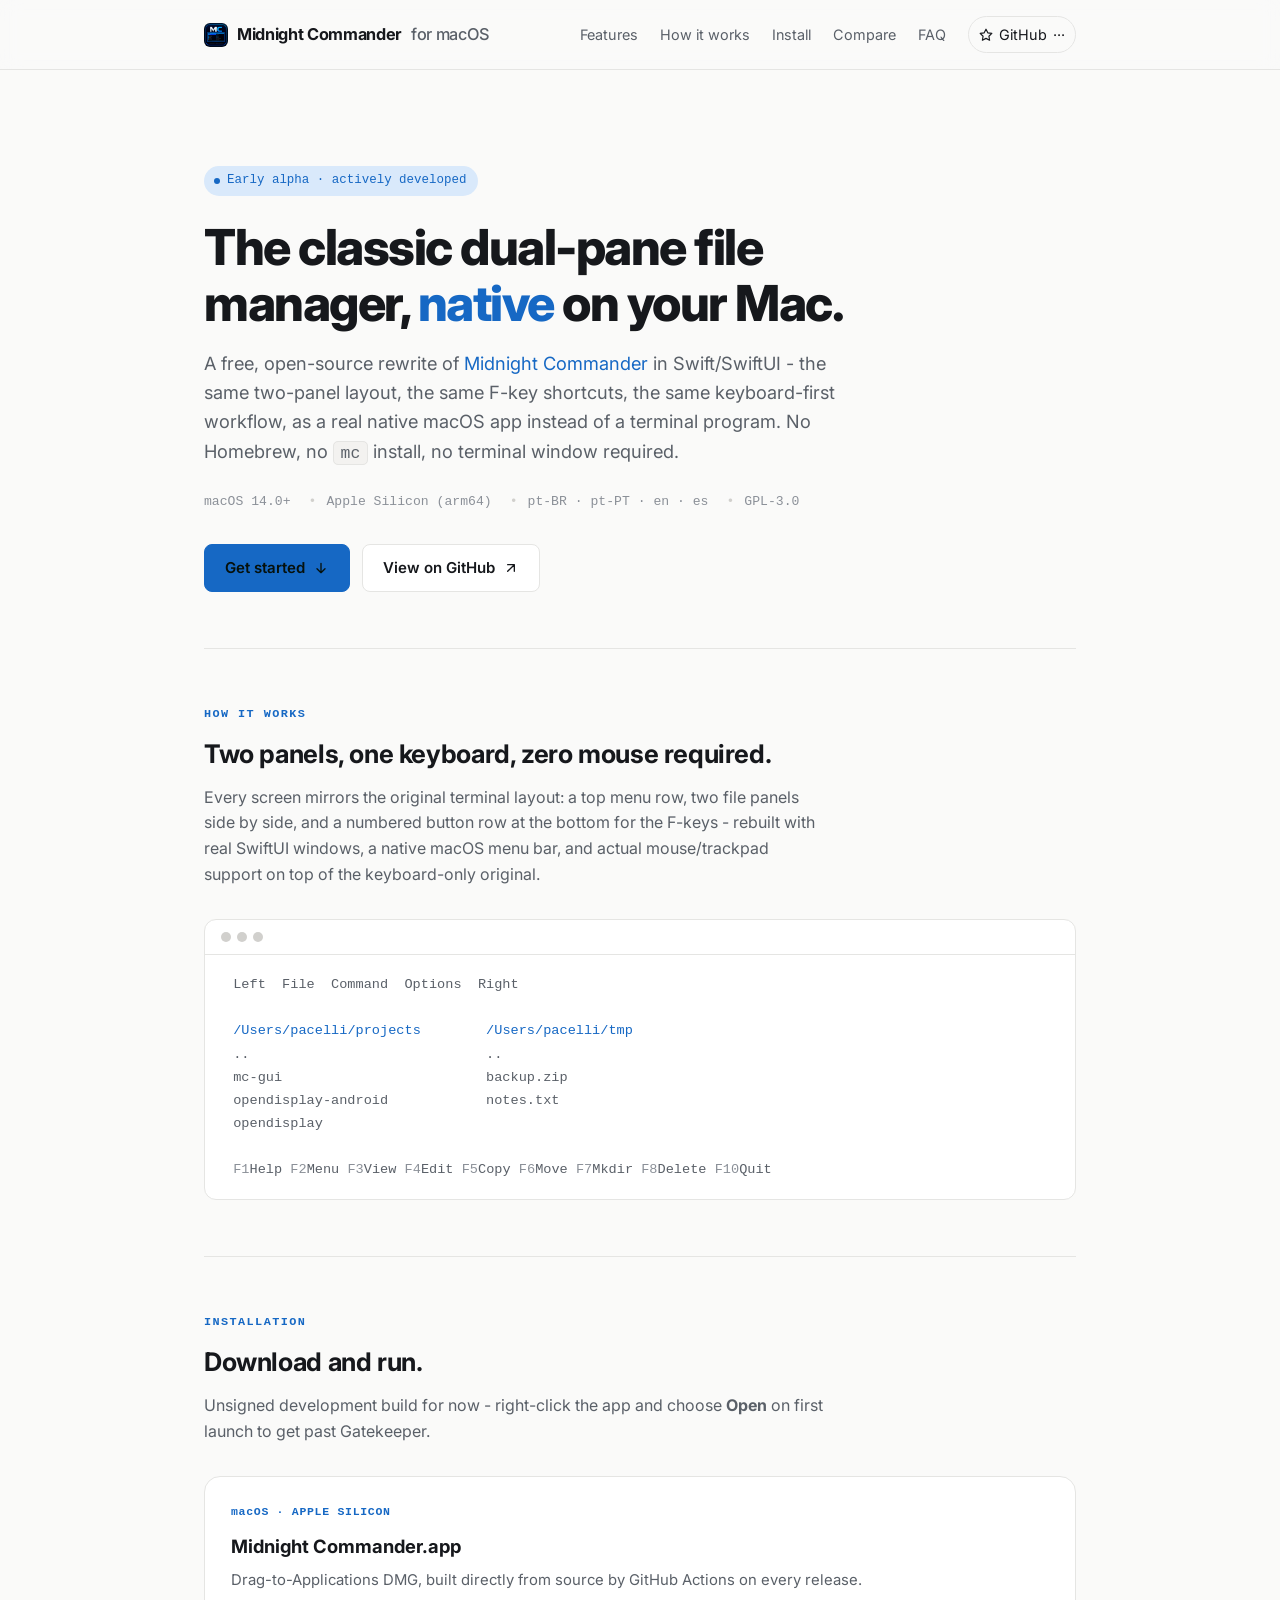
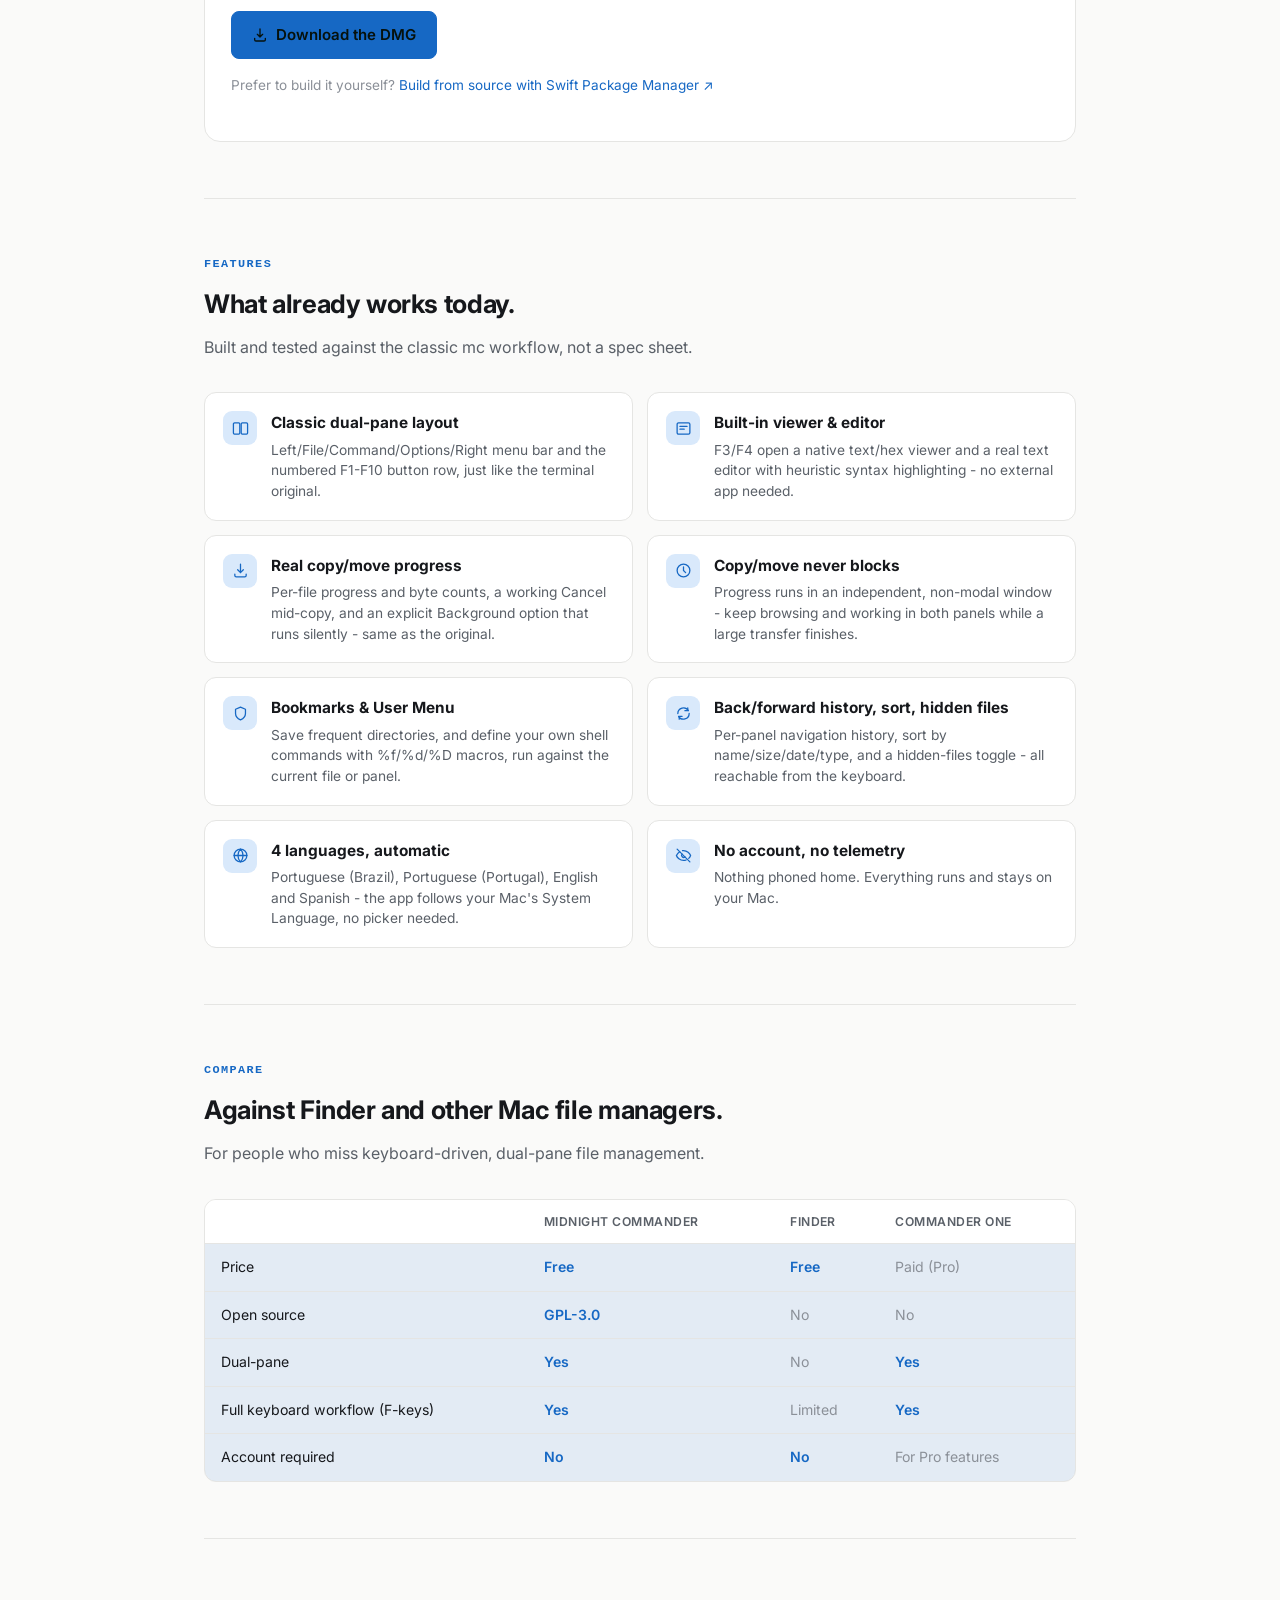
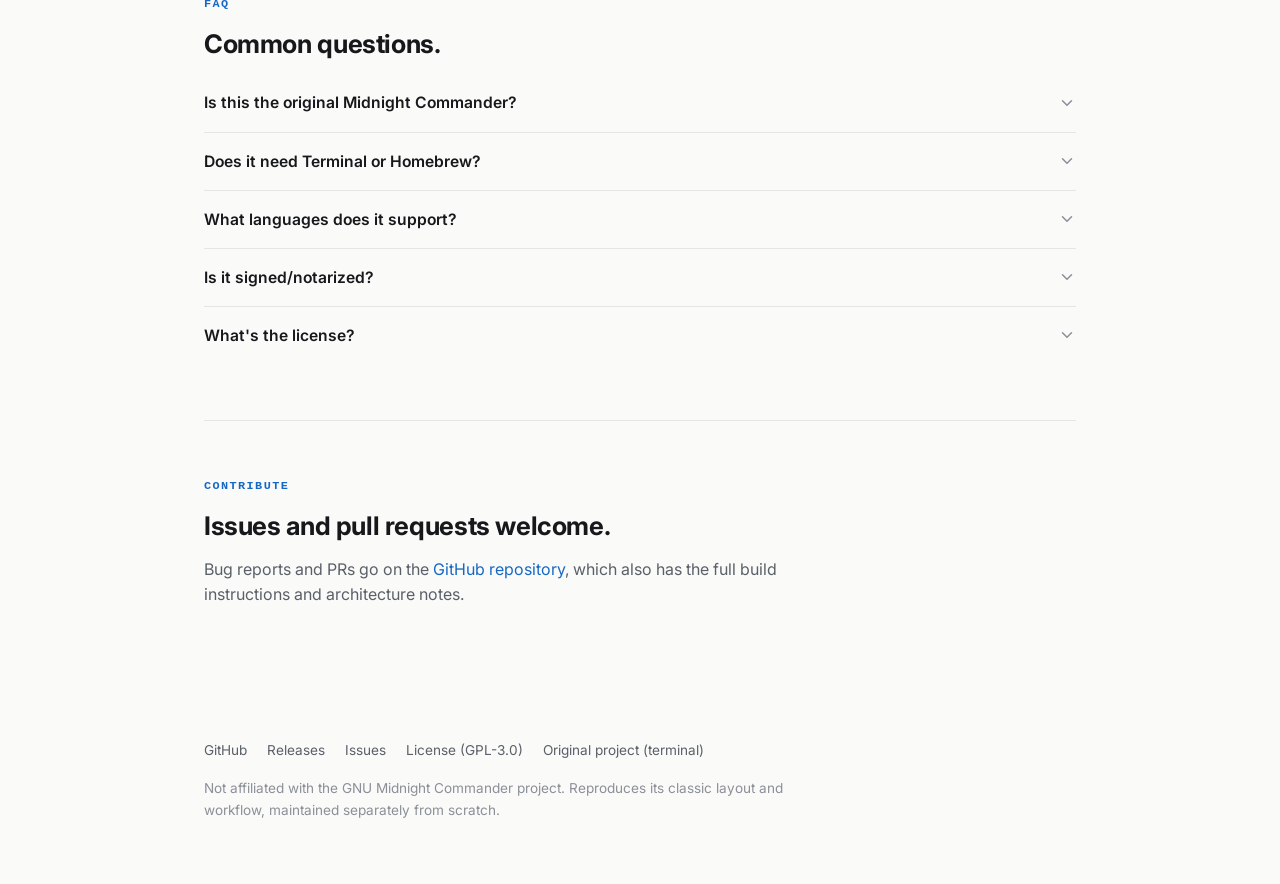
==== docs/index.html @ 3b20eaf5 "docs: add landing page (mc.jpmo.dev.br), README, and GPL-3.0 LICENSE Landing page modeled after open" ====
<!doctype html>
<html lang="en">
<head>
<meta charset="utf-8">
<meta name="viewport" content="width=device-width, initial-scale=1">
<title>Midnight Commander for macOS — native dual-pane file manager</title>
<meta name="description" content="A free, open-source, native macOS rewrite of Midnight Commander in Swift/SwiftUI. Classic dual-pane, keyboard-driven file management with F-key shortcuts, a built-in viewer/editor, and 4 languages — no Terminal required.">
<meta name="keywords" content="Midnight Commander macOS, mc for Mac, dual pane file manager Mac, keyboard file manager macOS, Norton Commander clone Mac, open source file manager Mac, mc-gui">
<link rel="canonical" href="https://mc.jpmo.dev.br/">

<link rel="icon" type="image/png" sizes="32x32" href="favicon-32.png">
<link rel="apple-touch-icon" sizes="180x180" href="apple-touch-icon.png">

<meta property="og:type" content="website">
<meta property="og:url" content="https://mc.jpmo.dev.br/">
<meta property="og:site_name" content="Midnight Commander for macOS">
<meta property="og:title" content="Midnight Commander for macOS — native dual-pane file manager">
<meta property="og:description" content="A free, open-source, native macOS rewrite of Midnight Commander in Swift/SwiftUI. Classic dual-pane, keyboard-driven file management with F-key shortcuts, a built-in viewer/editor, and 4 languages.">
<meta property="og:image" content="https://mc.jpmo.dev.br/apple-touch-icon.png">

<meta name="twitter:card" content="summary">
<meta name="twitter:title" content="Midnight Commander for macOS">
<meta name="twitter:description" content="A free, open-source, native macOS rewrite of Midnight Commander in Swift/SwiftUI — classic dual-pane, keyboard-driven file management.">
<meta name="twitter:image" content="https://mc.jpmo.dev.br/apple-touch-icon.png">

<script type="application/ld+json">
{
  "@context": "https://schema.org",
  "@type": "SoftwareApplication",
  "name": "Midnight Commander for macOS",
  "operatingSystem": "macOS 14.0+",
  "applicationCategory": "UtilitiesApplication",
  "description": "Open-source native macOS rewrite of Midnight Commander in Swift/SwiftUI: classic dual-pane, keyboard-driven file management with F-key shortcuts, a built-in viewer/editor, and support for Portuguese (Brazil), Portuguese (Portugal), English and Spanish.",
  "url": "https://mc.jpmo.dev.br/",
  "downloadUrl": "https://github.com/josepacelli/mc-gui/releases/latest",
  "license": "https://github.com/josepacelli/mc-gui/blob/main/LICENSE",
  "offers": {
    "@type": "Offer",
    "price": "0",
    "priceCurrency": "USD"
  },
  "author": {
    "@type": "Person",
    "name": "Jose Pacelli",
    "url": "https://github.com/josepacelli"
  }
}
</script>
<script type="application/ld+json">
{
  "@context": "https://schema.org",
  "@type": "FAQPage",
  "mainEntity": [
    {
      "@type": "Question",
      "name": "Is this the original Midnight Commander?",
      "acceptedAnswer": {
        "@type": "Answer",
        "text": "No. The original GNU Midnight Commander is a terminal (ncurses) application. This is an independent, from-scratch rewrite in Swift/SwiftUI that reproduces its classic dual-pane layout, F-key shortcuts and keyboard-driven workflow as a native macOS app - no terminal or Homebrew/mc install required."
      }
    },
    {
      "@type": "Question",
      "name": "Does it need Terminal or Homebrew?",
      "acceptedAnswer": {
        "@type": "Answer",
        "text": "No. It's a regular native macOS .app with real windows, a native menu bar, and Dock/Finder integration - it just happens to be entirely keyboard-driven, like the original."
      }
    },
    {
      "@type": "Question",
      "name": "What languages does it support?",
      "acceptedAnswer": {
        "@type": "Answer",
        "text": "Portuguese (Brazil), Portuguese (Portugal), English and Spanish, matching whatever language macOS itself is set to - no in-app language picker needed."
      }
    },
    {
      "@type": "Question",
      "name": "Is it signed/notarized?",
      "acceptedAnswer": {
        "@type": "Answer",
        "text": "Not yet - it's an unsigned development build. On first launch, right-click the app and choose Open (instead of double-clicking) to get past Gatekeeper's warning."
      }
    },
    {
      "@type": "Question",
      "name": "What's the license?",
      "acceptedAnswer": {
        "@type": "Answer",
        "text": "GPL-3.0. Open source, free to use including commercially; distributed modified versions must remain open source under the same license."
      }
    }
  ]
}
</script>

<link rel="stylesheet" href="styles.css">
</head>
<body>

<header class="site">
  <div class="wrap">
    <div class="brand">
      <img class="brand-mark" src="apple-touch-icon.png" alt="">
      Midnight Commander <span class="brand-sub">for macOS</span>
    </div>
    <nav>
      <a href="#features">Features</a>
      <a href="#how-it-works">How it works</a>
      <a href="#install">Install</a>
      <a href="#compare">Compare</a>
      <a href="#faq">FAQ</a>
      <a class="gh-stars" href="https://github.com/josepacelli/mc-gui" id="gh-stars">
        <svg viewBox="0 0 24 24" stroke-width="2" stroke-linecap="round" stroke-linejoin="round" aria-hidden="true">
          <polygon points="12 2 15.09 8.26 22 9.27 17 14.14 18.18 21.02 12 17.77 5.82 21.02 7 14.14 2 9.27 8.91 8.26 12 2"></polygon>
        </svg>
        GitHub <span id="gh-stars-count">···</span>
      </a>
    </nav>
  </div>
</header>

<div class="wrap">

  <section class="hero">
    <span class="status-badge"><span class="dot"></span>Early alpha · actively developed</span>
    <h1>The classic dual-pane file manager, <em>native</em> on your Mac.</h1>
    <p class="lead">
      A free, open-source rewrite of <a href="https://midnight-commander.org/">Midnight Commander</a>
      in Swift/SwiftUI - the same two-panel layout, the same F-key shortcuts, the same
      keyboard-first workflow, as a real native macOS app instead of a terminal program.
      No Homebrew, no <code>mc</code> install, no terminal window required.
    </p>
    <div class="specs">
      <span>macOS 14.0+</span>
      <span>Apple Silicon (arm64)</span>
      <span>pt-BR · pt-PT · en · es</span>
      <span>GPL-3.0</span>
    </div>
    <div class="cta-row">
      <a class="btn primary" href="#install">
        Get started
        <svg viewBox="0 0 24 24" fill="none" stroke="currentColor" stroke-width="2" stroke-linecap="round" stroke-linejoin="round" aria-hidden="true"><path d="M12 5v14m0 0l-6-6m6 6l6-6"></path></svg>
      </a>
      <a class="btn ghost" href="https://github.com/josepacelli/mc-gui">
        View on GitHub
        <svg viewBox="0 0 24 24" fill="none" stroke="currentColor" stroke-width="2" stroke-linecap="round" stroke-linejoin="round" aria-hidden="true"><path d="M7 17L17 7M7 7h10v10"></path></svg>
      </a>
    </div>
  </section>

  <section id="how-it-works">
    <p class="eyebrow">How it works</p>
    <h2>Two panels, one keyboard, zero mouse required.</h2>
    <p class="section-sub">
      Every screen mirrors the original terminal layout: a top menu row, two file panels
      side by side, and a numbered button row at the bottom for the F-keys - rebuilt with
      real SwiftUI windows, a native macOS menu bar, and actual mouse/trackpad support on
      top of the keyboard-only original.
    </p>
    <div class="diagram">
      <div class="diagram-bar"><span></span><span></span><span></span></div>
      <pre> Left  File  Command  Options  Right

 <span class="hl">/Users/pacelli/projects</span>        <span class="hl">/Users/pacelli/tmp</span>
 ..                             ..
 mc-gui                         backup.zip
 opendisplay-android            notes.txt
 opendisplay

 <span class="dim">F1</span>Help <span class="dim">F2</span>Menu <span class="dim">F3</span>View <span class="dim">F4</span>Edit <span class="dim">F5</span>Copy <span class="dim">F6</span>Move <span class="dim">F7</span>Mkdir <span class="dim">F8</span>Delete <span class="dim">F10</span>Quit</pre>
    </div>
  </section>

  <section id="install">
    <p class="eyebrow">Installation</p>
    <h2>Download and run.</h2>
    <p class="section-sub">Unsigned development build for now - right-click the app and choose <strong>Open</strong> on first launch to get past Gatekeeper.</p>
    <div class="steps">
      <div class="step">
        <span class="tag">macOS · APPLE SILICON</span>
        <h3>Midnight Commander.app</h3>
        <p>Drag-to-Applications DMG, built directly from source by GitHub Actions on every release.</p>
        <a class="btn primary" href="https://github.com/josepacelli/mc-gui/releases/latest">
          <svg viewBox="0 0 24 24" fill="none" stroke="currentColor" stroke-width="2" stroke-linecap="round" stroke-linejoin="round" aria-hidden="true"><path d="M12 3v12m0 0l-4-4m4 4l4-4M4 17v2a2 2 0 002 2h12a2 2 0 002-2v-2"></path></svg>
          Download the DMG
        </a>
        <p class="step-note">Prefer to build it yourself? <a href="https://github.com/josepacelli/mc-gui#build">Build from source with Swift Package Manager ↗</a></p>
      </div>
    </div>
  </section>

  <section id="features">
    <p class="eyebrow">Features</p>
    <h2>What already works today.</h2>
    <p class="section-sub">Built and tested against the classic mc workflow, not a spec sheet.</p>
    <div class="features">
      <div class="feature">
        <div class="icon"><svg viewBox="0 0 24 24" fill="none" stroke="currentColor" stroke-width="1.8" stroke-linecap="round" stroke-linejoin="round"><rect x="2" y="4" width="9" height="16" rx="1.5"></rect><rect x="13" y="4" width="9" height="16" rx="1.5"></rect></svg></div>
        <div><h4>Classic dual-pane layout</h4><p>Left/File/Command/Options/Right menu bar and the numbered F1-F10 button row, just like the terminal original.</p></div>
      </div>
      <div class="feature">
        <div class="icon"><svg viewBox="0 0 24 24" fill="none" stroke="currentColor" stroke-width="1.8" stroke-linecap="round" stroke-linejoin="round"><rect x="3" y="4" width="18" height="16" rx="2"></rect><path d="M7 9h10M7 13h6"></path></svg></div>
        <div><h4>Built-in viewer &amp; editor</h4><p>F3/F4 open a native text/hex viewer and a real text editor with heuristic syntax highlighting - no external app needed.</p></div>
      </div>
      <div class="feature">
        <div class="icon"><svg viewBox="0 0 24 24" fill="none" stroke="currentColor" stroke-width="1.8" stroke-linecap="round" stroke-linejoin="round"><path d="M12 3v12m0 0l-4-4m4 4l4-4"></path><path d="M4 17v2a2 2 0 002 2h12a2 2 0 002-2v-2"></path></svg></div>
        <div><h4>Real copy/move progress</h4><p>Per-file progress and byte counts, a working Cancel mid-copy, and an explicit Background option that runs silently - same as the original.</p></div>
      </div>
      <div class="feature">
        <div class="icon"><svg viewBox="0 0 24 24" fill="none" stroke="currentColor" stroke-width="1.8" stroke-linecap="round" stroke-linejoin="round"><circle cx="12" cy="12" r="9"></circle><path d="M12 7v5l3 3"></path></svg></div>
        <div><h4>Copy/move never blocks</h4><p>Progress runs in an independent, non-modal window - keep browsing and working in both panels while a large transfer finishes.</p></div>
      </div>
      <div class="feature">
        <div class="icon"><svg viewBox="0 0 24 24" fill="none" stroke="currentColor" stroke-width="1.8" stroke-linecap="round" stroke-linejoin="round"><path d="M12 3l7 3v6c0 5-3.5 7.5-7 9-3.5-1.5-7-4-7-9V6l7-3z"></path></svg></div>
        <div><h4>Bookmarks &amp; User Menu</h4><p>Save frequent directories, and define your own shell commands with %f/%d/%D macros, run against the current file or panel.</p></div>
      </div>
      <div class="feature">
        <div class="icon"><svg viewBox="0 0 24 24" fill="none" stroke="currentColor" stroke-width="1.8" stroke-linecap="round" stroke-linejoin="round"><path d="M4 12a8 8 0 0114.9-4"></path><path d="M20 12a8 8 0 01-14.9 4"></path><path d="M18 4v4h-4M6 20v-4h4"></path></svg></div>
        <div><h4>Back/forward history, sort, hidden files</h4><p>Per-panel navigation history, sort by name/size/date/type, and a hidden-files toggle - all reachable from the keyboard.</p></div>
      </div>
      <div class="feature">
        <div class="icon"><svg viewBox="0 0 24 24" fill="none" stroke="currentColor" stroke-width="1.8" stroke-linecap="round" stroke-linejoin="round"><circle cx="12" cy="12" r="9"></circle><path d="M3 12h18M12 3a13 13 0 010 18M12 3a13 13 0 000 18"></path></svg></div>
        <div><h4>4 languages, automatic</h4><p>Portuguese (Brazil), Portuguese (Portugal), English and Spanish - the app follows your Mac's System Language, no picker needed.</p></div>
      </div>
      <div class="feature">
        <div class="icon"><svg viewBox="0 0 24 24" fill="none" stroke="currentColor" stroke-width="1.8" stroke-linecap="round" stroke-linejoin="round"><path d="M3 3l18 18"></path><path d="M10.6 5.1A11 11 0 0112 5c5 0 9 4 10 7-0.5 1.4-1.4 2.9-2.6 4.1M6.6 6.6C4.5 8 3 10 2 12c1 3 5 7 10 7 1.3 0 2.6-.2 3.7-.7"></path><path d="M9.9 9.9a3 3 0 004.2 4.2"></path></svg></div>
        <div><h4>No account, no telemetry</h4><p>Nothing phoned home. Everything runs and stays on your Mac.</p></div>
      </div>
    </div>
  </section>

  <section id="compare">
    <p class="eyebrow">Compare</p>
    <h2>Against Finder and other Mac file managers.</h2>
    <p class="section-sub">For people who miss keyboard-driven, dual-pane file management.</p>
    <div class="table-scroll">
      <table class="compare">
        <thead>
          <tr><th></th><th>Midnight Commander</th><th>Finder</th><th>Commander One</th></tr>
        </thead>
        <tbody>
          <tr class="self"><td>Price</td><td class="yes">Free</td><td class="yes">Free</td><td class="no">Paid (Pro)</td></tr>
          <tr class="self"><td>Open source</td><td class="yes">GPL-3.0</td><td class="no">No</td><td class="no">No</td></tr>
          <tr class="self"><td>Dual-pane</td><td class="yes">Yes</td><td class="no">No</td><td class="yes">Yes</td></tr>
          <tr class="self"><td>Full keyboard workflow (F-keys)</td><td class="yes">Yes</td><td class="no">Limited</td><td class="yes">Yes</td></tr>
          <tr class="self"><td>Account required</td><td class="yes">No</td><td class="yes">No</td><td class="no">For Pro features</td></tr>
        </tbody>
      </table>
    </div>
  </section>

  <section id="faq">
    <p class="eyebrow">FAQ</p>
    <h2>Common questions.</h2>

    <details class="faq">
      <summary>Is this the original Midnight Commander?
        <svg class="chevron" viewBox="0 0 24 24" fill="none" stroke="currentColor" stroke-width="2" stroke-linecap="round" stroke-linejoin="round" aria-hidden="true"><path d="M6 9l6 6 6-6"></path></svg>
      </summary>
      <p>No. The original <a href="https://midnight-commander.org/">GNU Midnight Commander</a> is a
      terminal (ncurses) application. This is an independent, from-scratch rewrite in Swift/SwiftUI
      that reproduces its classic dual-pane layout, F-key shortcuts and keyboard-driven workflow as
      a native macOS app - no terminal or Homebrew/<code>mc</code> install required.</p>
    </details>

    <details class="faq">
      <summary>Does it need Terminal or Homebrew?
        <svg class="chevron" viewBox="0 0 24 24" fill="none" stroke="currentColor" stroke-width="2" stroke-linecap="round" stroke-linejoin="round" aria-hidden="true"><path d="M6 9l6 6 6-6"></path></svg>
      </summary>
      <p>No. It's a regular native macOS <code>.app</code> with real windows, a native menu bar, and
      Dock/Finder integration - it just happens to be entirely keyboard-driven, like the original.</p>
    </details>

    <details class="faq">
      <summary>What languages does it support?
        <svg class="chevron" viewBox="0 0 24 24" fill="none" stroke="currentColor" stroke-width="2" stroke-linecap="round" stroke-linejoin="round" aria-hidden="true"><path d="M6 9l6 6 6-6"></path></svg>
      </summary>
      <p>Portuguese (Brazil), Portuguese (Portugal), English and Spanish, matching whatever language
      macOS itself is set to (System Settings → General → Language &amp; Region) - no in-app
      language picker needed.</p>
    </details>

    <details class="faq">
      <summary>Is it signed/notarized?
        <svg class="chevron" viewBox="0 0 24 24" fill="none" stroke="currentColor" stroke-width="2" stroke-linecap="round" stroke-linejoin="round" aria-hidden="true"><path d="M6 9l6 6 6-6"></path></svg>
      </summary>
      <p>Not yet - it's an unsigned development build. On first launch, right-click the app and
      choose <strong>Open</strong> (instead of double-clicking) to get past Gatekeeper's warning.</p>
    </details>

    <details class="faq">
      <summary>What's the license?
        <svg class="chevron" viewBox="0 0 24 24" fill="none" stroke="currentColor" stroke-width="2" stroke-linecap="round" stroke-linejoin="round" aria-hidden="true"><path d="M6 9l6 6 6-6"></path></svg>
      </summary>
      <p>GPL-3.0. Open source, free to use including commercially; distributed modified versions
      must remain open source under the same license.</p>
    </details>
  </section>

  <section id="contribute">
    <p class="eyebrow">Contribute</p>
    <h2>Issues and pull requests welcome.</h2>
    <p class="section-sub">
      Bug reports and PRs go on the
      <a href="https://github.com/josepacelli/mc-gui">GitHub repository</a>, which also has the
      full build instructions and architecture notes.
    </p>
  </section>

</div>

<footer>
  <div class="wrap">
    <div class="links">
      <a href="https://github.com/josepacelli/mc-gui">GitHub</a>
      <a href="https://github.com/josepacelli/mc-gui/releases">Releases</a>
      <a href="https://github.com/josepacelli/mc-gui/issues">Issues</a>
      <a href="https://github.com/josepacelli/mc-gui/blob/main/LICENSE">License (GPL-3.0)</a>
      <a href="https://midnight-commander.org/">Original project (terminal)</a>
    </div>
    <div class="disclaimer">Not affiliated with the GNU Midnight Commander project. Reproduces its classic layout and workflow, maintained separately from scratch.</div>
  </div>
</footer>

<script>
  fetch("https://api.github.com/repos/josepacelli/mc-gui")
    .then((r) => (r.ok ? r.json() : null))
    .then((data) => {
      if (!data || typeof data.stargazers_count !== "number") return;
      const el = document.getElementById("gh-stars-count");
      if (el) el.textContent = data.stargazers_count;
    })
    .catch(() => {});
</script>
</body>
</html>
---- docs/styles.css ----
@import url('https://fonts.googleapis.com/css2?family=Inter:wght@400;500;600;700;800&display=swap');

:root {
  color-scheme: dark light;
  --bg: #0b0d10;
  --bg-elev: #14171b;
  --bg-elev-2: #191d22;
  --border: #23272d;
  --border-hover: #333a42;
  --text: #e8eaed;
  --text-dim: #9aa2ad;
  --text-faint: #6b7280;
  --accent: #4aa8ff;
  --accent-strong: #7cc4ff;
  --accent-dim: #1f3a56;
  --accent-glow: rgba(74, 168, 255, 0.16);
  --danger: #e5788a;
  --mono: ui-monospace, SFMono-Regular, "SF Mono", Menlo, Consolas, monospace;
  --sans: "Inter", -apple-system, BlinkMacSystemFont, "Segoe UI", Roboto, Helvetica, Arial, sans-serif;
  --radius-sm: 8px;
  --radius-md: 12px;
  --radius-lg: 16px;
  --ease: cubic-bezier(0.16, 1, 0.3, 1);
}
@media (prefers-color-scheme: light) {
  :root {
    --bg: #fafaf9;
    --bg-elev: #ffffff;
    --bg-elev-2: #f3f2f0;
    --border: #e5e5e3;
    --border-hover: #d1d0cd;
    --text: #16181c;
    --text-dim: #5a6068;
    --text-faint: #8b9098;
    --accent: #1668c4;
    --accent-strong: #0f4f96;
    --accent-dim: #d9e9fb;
    --accent-glow: rgba(22, 104, 196, 0.1);
  }
}

* { box-sizing: border-box; }
html { scroll-behavior: smooth; }
@media (prefers-reduced-motion: reduce) {
  html { scroll-behavior: auto; }
  * { animation-duration: 0.01ms !important; transition-duration: 0.01ms !important; }
}
section[id] { scroll-margin-top: 84px; }

body {
  margin: 0;
  background: var(--bg);
  color: var(--text);
  font-family: var(--sans);
  line-height: 1.6;
  -webkit-font-smoothing: antialiased;
}

a { color: var(--accent); text-decoration: none; }
a:hover { text-decoration: underline; }
.wrap { max-width: 920px; margin: 0 auto; padding: 0 24px; }
code, .mono { font-family: var(--mono); }
code {
  background: var(--bg-elev-2); border: 1px solid var(--border); border-radius: 5px;
  padding: 0.1em 0.4em; font-size: 0.9em;
}

/* ---------- Header ---------- */

header.site {
  position: sticky; top: 0; z-index: 10;
  background: color-mix(in srgb, var(--bg) 85%, transparent);
  backdrop-filter: blur(10px);
  border-bottom: 1px solid var(--border);
}
header.site .wrap {
  display: flex; align-items: center; justify-content: space-between;
  padding-top: 16px; padding-bottom: 16px; gap: 20px;
}
.brand { display: inline-flex; align-items: center; gap: 9px; font-weight: 700; letter-spacing: -0.02em; font-size: 1.02rem; flex: none; }
.brand-mark { width: 24px; height: 24px; border-radius: 6px; flex: none; }
.brand-sub { color: var(--text-dim); font-weight: 500; }

header.site nav { display: flex; align-items: center; gap: 22px; font-size: 0.9rem; overflow-x: auto; scrollbar-width: none; }
header.site nav::-webkit-scrollbar { display: none; }
header.site nav a { color: var(--text-dim); white-space: nowrap; transition: color 0.15s var(--ease); }
header.site nav a:hover { color: var(--text); text-decoration: none; }
header.site nav a.gh-stars {
  display: inline-flex; align-items: center; gap: 6px;
  padding: 6px 10px; border: 1px solid var(--border); border-radius: 999px;
  color: var(--text);
}
header.site nav a.gh-stars:hover { border-color: var(--border-hover); text-decoration: none; }
header.site nav a.gh-stars svg { width: 14px; height: 14px; flex: none; stroke: currentColor; fill: none; }
@media (max-width: 760px) { header.site nav a:not(.gh-stars) { display: none; } }

/* ---------- Hero ---------- */

.hero { padding: 96px 0 56px; border-top: none; }
.status-badge {
  display: inline-flex; align-items: center; gap: 7px;
  font-family: var(--mono); font-size: 0.78rem;
  color: var(--accent); background: var(--accent-dim);
  border-radius: 999px; padding: 5px 12px 5px 10px; margin-bottom: 24px;
}
.status-badge .dot { width: 6px; height: 6px; border-radius: 50%; background: var(--accent); flex: none; }

.hero h1 {
  font-size: clamp(2rem, 4.6vw, 3.1rem); line-height: 1.12; margin: 0 0 18px;
  letter-spacing: -0.03em; font-weight: 800;
  max-width: 22ch;
}
.hero h1 em { color: var(--accent); font-style: normal; }
.hero p.lead { font-size: 1.14rem; color: var(--text-dim); max-width: 58ch; margin: 0 0 24px; }
.specs {
  font-family: var(--mono); font-size: 0.82rem; color: var(--text-faint);
  margin-bottom: 32px; display: flex; flex-wrap: wrap; gap: 8px 18px;
}
.specs span::before { content: "•"; margin-right: 10px; color: var(--border-hover); }
.specs span:first-child::before { content: none; margin-right: 0; }

.cta-row { display: flex; gap: 12px; flex-wrap: wrap; }
@media (max-width: 640px) {
  .hero { text-align: center; }
  .hero .lead { margin-left: auto; margin-right: auto; }
  .specs { justify-content: center; }
  .cta-row { justify-content: center; }
  .cta-row .btn { flex: 1 1 auto; justify-content: center; }
}
.btn {
  display: inline-flex; align-items: center; gap: 8px;
  padding: 11px 20px; border-radius: var(--radius-sm); font-size: 0.94rem; font-weight: 600;
  border: 1px solid var(--border);
  transition: transform 0.15s var(--ease), filter 0.15s var(--ease), border-color 0.15s var(--ease), background 0.15s var(--ease);
  cursor: pointer;
}
.btn:hover { text-decoration: none; }
.btn:active { transform: translateY(1px); }
.btn.primary { background: var(--accent); color: #06110c; border-color: var(--accent); box-shadow: 0 0 0 0 var(--accent-glow); }
.btn.primary:hover { filter: brightness(1.08); box-shadow: 0 4px 24px -6px var(--accent-glow); }
.btn.ghost { color: var(--text); background: var(--bg-elev); }
.btn.ghost:hover { border-color: var(--border-hover); background: var(--bg-elev-2); }
.btn svg { width: 16px; height: 16px; flex: none; }

/* ---------- Generic sections ---------- */

section { padding: 56px 0; border-top: 1px solid var(--border); }
section h2 {
  font-size: 1.6rem; letter-spacing: -0.015em; margin: 0 0 10px; font-weight: 700;
}
section p.section-sub { color: var(--text-dim); margin: 0 0 32px; max-width: 62ch; font-size: 1rem; }
.eyebrow {
  font-family: var(--mono); font-size: 0.74rem; letter-spacing: 0.12em; text-transform: uppercase;
  color: var(--accent); margin: 0 0 10px; font-weight: 600;
}

/* ---------- How it works / diagram ---------- */

.diagram {
  font-family: var(--mono); font-size: 0.85rem; line-height: 1.7;
  background: var(--bg-elev); border: 1px solid var(--border); border-radius: var(--radius-md);
  color: var(--text-dim);
  overflow-x: auto;
}
.diagram .diagram-bar {
  display: flex; gap: 6px; padding: 12px 16px; border-bottom: 1px solid var(--border);
}
.diagram .diagram-bar span { width: 10px; height: 10px; border-radius: 50%; background: var(--border-hover); }
.diagram pre { margin: 0; padding: 18px 20px; white-space: pre; overflow-x: auto; }
.diagram .hl { color: var(--accent); }
.diagram .dim { color: var(--text-faint); }

/* ---------- Install steps ---------- */

.steps { display: grid; grid-template-columns: 1fr; gap: 20px; }
.step {
  background: var(--bg-elev); border: 1px solid var(--border); border-radius: var(--radius-lg);
  padding: 26px;
  transition: border-color 0.2s var(--ease);
}
.step:hover { border-color: var(--border-hover); }
.step .tag {
  font-family: var(--mono); font-size: 0.72rem; letter-spacing: 0.06em; color: var(--accent);
  margin-bottom: 10px; display: block; font-weight: 600;
}
.step h3 { margin: 0 0 8px; font-size: 1.15rem; font-weight: 700; }
.step p { color: var(--text-dim); margin: 0 0 18px; font-size: 0.93rem; }
.step .btn { justify-content: center; }
.step .step-note { margin-top: 16px; font-size: 0.85rem; color: var(--text-faint); }

/* ---------- Features ---------- */

.features { display: grid; grid-template-columns: repeat(2, 1fr); gap: 14px; }
@media (max-width: 640px) { .features { grid-template-columns: 1fr; } }
.feature {
  display: flex; gap: 14px; align-items: flex-start;
  padding: 18px; border: 1px solid var(--border); border-radius: var(--radius-md);
  background: var(--bg-elev);
  transition: border-color 0.2s var(--ease), transform 0.2s var(--ease), background 0.2s var(--ease);
}
.feature:hover { border-color: var(--border-hover); background: var(--bg-elev-2); transform: translateY(-1px); }
.feature .icon {
  flex: none; width: 34px; height: 34px; border-radius: 9px;
  display: flex; align-items: center; justify-content: center;
  background: var(--accent-dim); color: var(--accent);
}
.feature .icon svg { width: 17px; height: 17px; }
.feature h4 { margin: 0 0 4px; font-size: 0.96rem; font-weight: 700; }
.feature p { margin: 0; color: var(--text-dim); font-size: 0.86rem; line-height: 1.5; }

/* ---------- Compare table ---------- */

.table-scroll { overflow-x: auto; border: 1px solid var(--border); border-radius: var(--radius-md); }
table.compare { width: 100%; border-collapse: collapse; font-size: 0.88rem; }
table.compare th, table.compare td { padding: 12px 16px; border-bottom: 1px solid var(--border); text-align: left; }
table.compare thead th { color: var(--text-dim); font-weight: 600; font-size: 0.76rem; text-transform: uppercase; letter-spacing: 0.04em; background: var(--bg-elev); }
table.compare tbody tr:last-child td { border-bottom: none; }
table.compare td.yes { color: var(--accent); font-weight: 600; }
table.compare td.no { color: var(--text-faint); }
table.compare tr.self { background: var(--accent-glow); }

/* ---------- FAQ ---------- */

details.faq { border-bottom: 1px solid var(--border); }
details.faq:last-child { border-bottom: none; }
details.faq summary {
  cursor: pointer; font-weight: 600; font-size: 0.98rem; list-style: none;
  padding: 16px 0; display: flex; justify-content: space-between; align-items: center; gap: 16px;
}
details.faq summary::-webkit-details-marker { display: none; }
details.faq summary .chevron { flex: none; width: 18px; height: 18px; color: var(--text-faint); transition: transform 0.2s var(--ease); }
details.faq[open] summary .chevron { transform: rotate(180deg); color: var(--accent); }
details.faq p { color: var(--text-dim); margin: 0 0 18px; font-size: 0.92rem; max-width: 68ch; }

/* ---------- Footer ---------- */

footer { padding: 44px 0 64px; color: var(--text-faint); font-size: 0.85rem; }
footer .links { display: flex; gap: 20px; flex-wrap: wrap; margin-bottom: 16px; }
footer .links a { color: var(--text-dim); }
footer .links a:hover { color: var(--accent); }
footer .disclaimer { max-width: 70ch; }
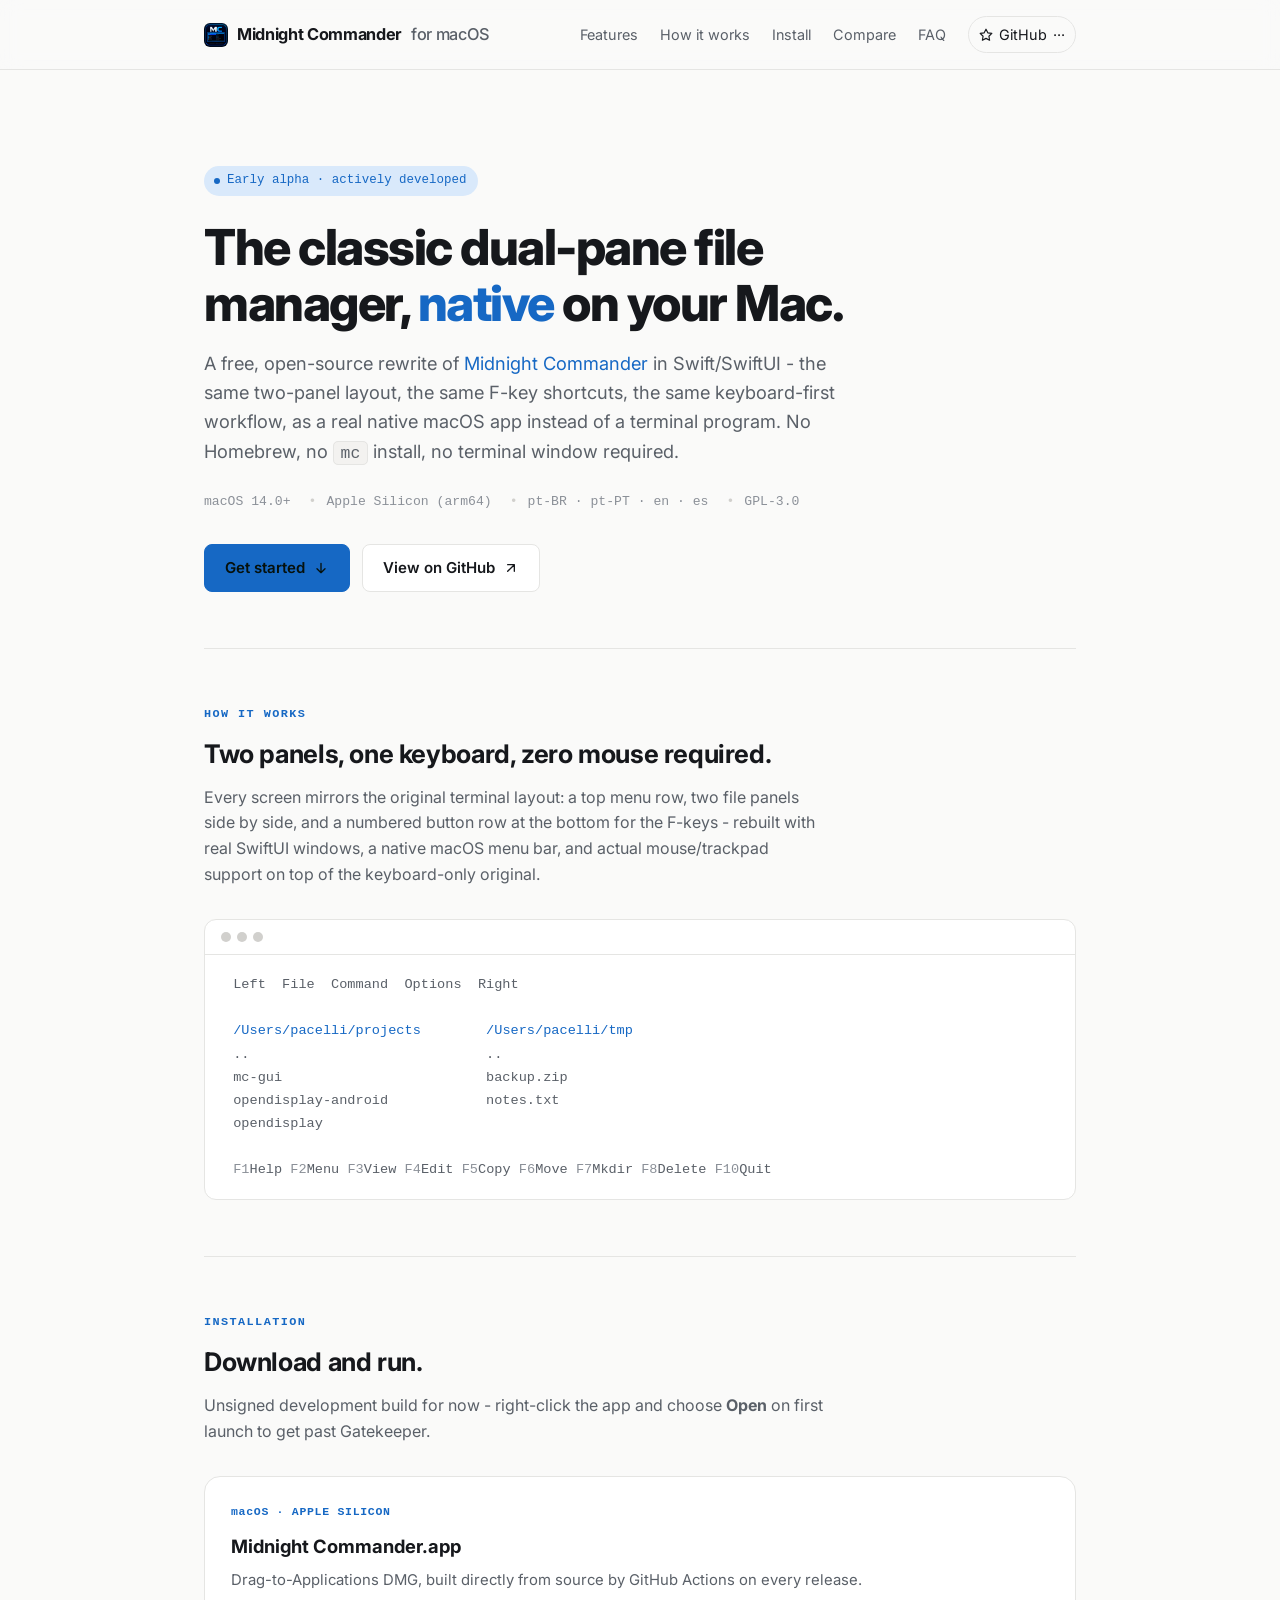
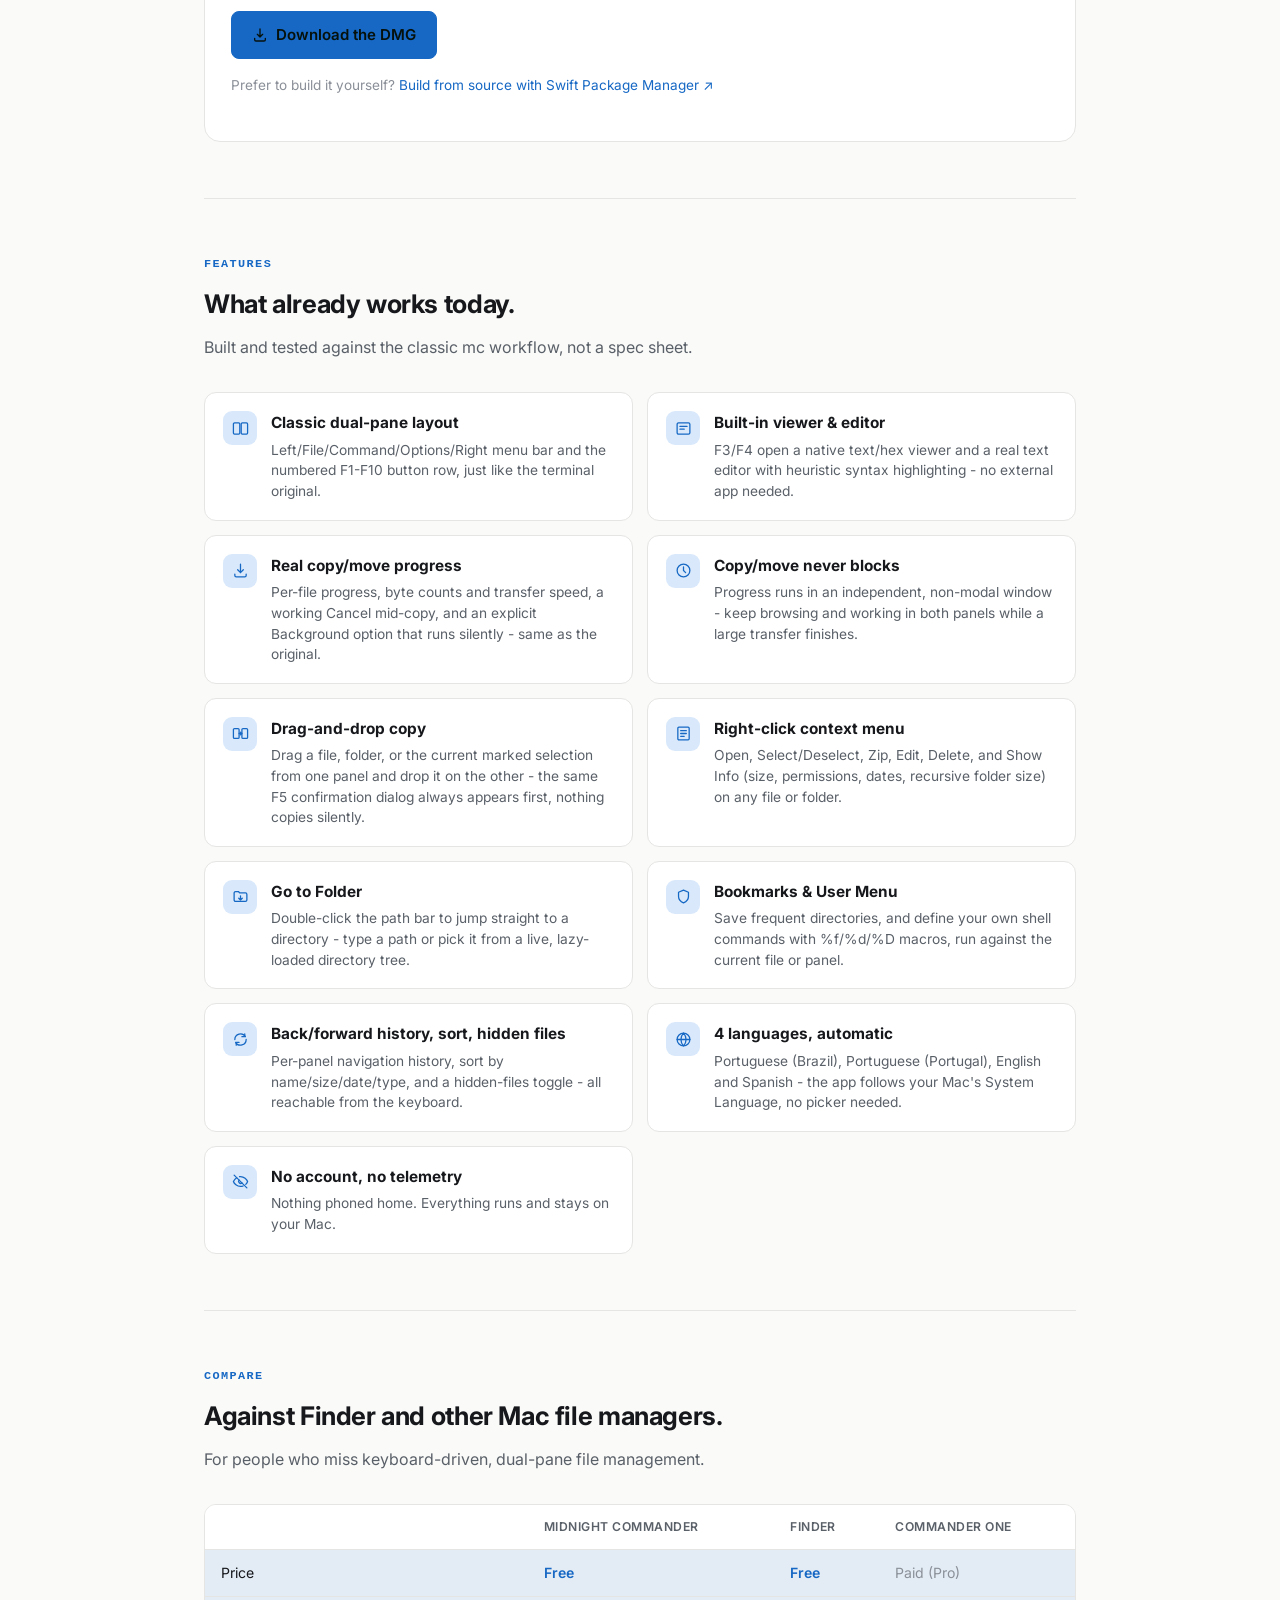
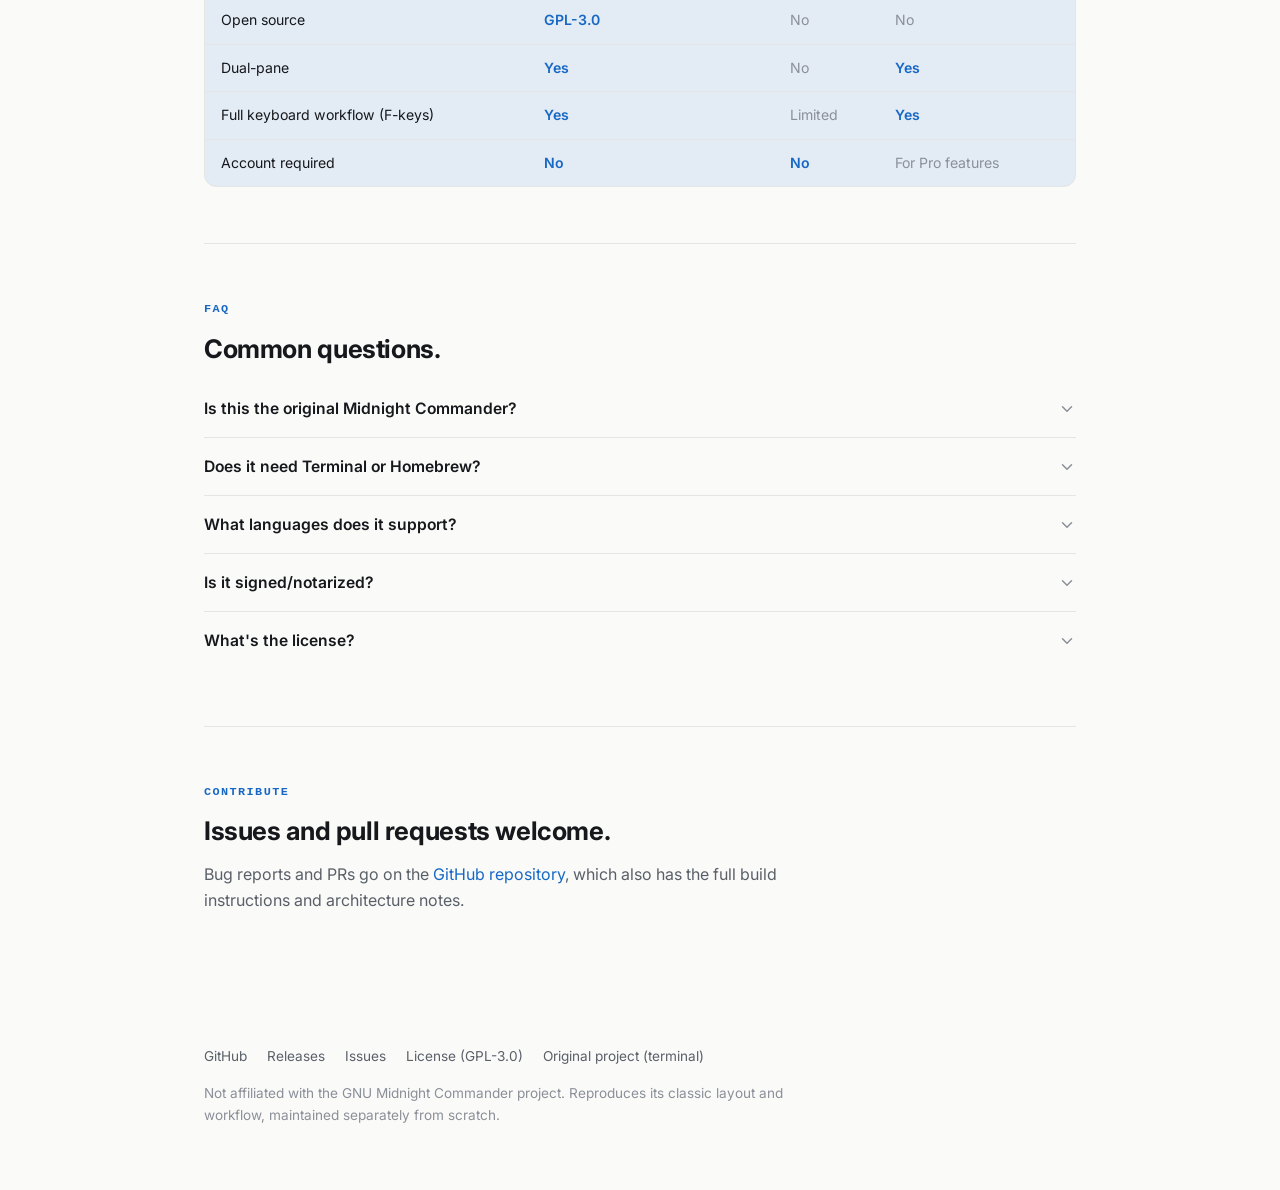
==== commit b177c804: "docs: update README and landing page with new features Drag-and-drop copy between panels, right-clic" ====
--- a/docs/index.html
+++ b/docs/index.html
@@ -206,11 +206,23 @@
       </div>
       <div class="feature">
         <div class="icon"><svg viewBox="0 0 24 24" fill="none" stroke="currentColor" stroke-width="1.8" stroke-linecap="round" stroke-linejoin="round"><path d="M12 3v12m0 0l-4-4m4 4l4-4"></path><path d="M4 17v2a2 2 0 002 2h12a2 2 0 002-2v-2"></path></svg></div>
-        <div><h4>Real copy/move progress</h4><p>Per-file progress and byte counts, a working Cancel mid-copy, and an explicit Background option that runs silently - same as the original.</p></div>
+        <div><h4>Real copy/move progress</h4><p>Per-file progress, byte counts and transfer speed, a working Cancel mid-copy, and an explicit Background option that runs silently - same as the original.</p></div>
       </div>
       <div class="feature">
         <div class="icon"><svg viewBox="0 0 24 24" fill="none" stroke="currentColor" stroke-width="1.8" stroke-linecap="round" stroke-linejoin="round"><circle cx="12" cy="12" r="9"></circle><path d="M12 7v5l3 3"></path></svg></div>
         <div><h4>Copy/move never blocks</h4><p>Progress runs in an independent, non-modal window - keep browsing and working in both panels while a large transfer finishes.</p></div>
+      </div>
+      <div class="feature">
+        <div class="icon"><svg viewBox="0 0 24 24" fill="none" stroke="currentColor" stroke-width="1.8" stroke-linecap="round" stroke-linejoin="round"><rect x="2" y="5" width="8" height="14" rx="1.5"></rect><rect x="14" y="5" width="8" height="14" rx="1.5"></rect><path d="M10 12h4m0 0l-2-2m2 2l-2 2"></path></svg></div>
+        <div><h4>Drag-and-drop copy</h4><p>Drag a file, folder, or the current marked selection from one panel and drop it on the other - the same F5 confirmation dialog always appears first, nothing copies silently.</p></div>
+      </div>
+      <div class="feature">
+        <div class="icon"><svg viewBox="0 0 24 24" fill="none" stroke="currentColor" stroke-width="1.8" stroke-linecap="round" stroke-linejoin="round"><rect x="4" y="3" width="16" height="18" rx="1.5"></rect><path d="M8 8h8M8 12h8M8 16h5"></path></svg></div>
+        <div><h4>Right-click context menu</h4><p>Open, Select/Deselect, Zip, Edit, Delete, and Show Info (size, permissions, dates, recursive folder size) on any file or folder.</p></div>
+      </div>
+      <div class="feature">
+        <div class="icon"><svg viewBox="0 0 24 24" fill="none" stroke="currentColor" stroke-width="1.8" stroke-linecap="round" stroke-linejoin="round"><path d="M3 7a2 2 0 012-2h4l2 2h8a2 2 0 012 2v8a2 2 0 01-2 2H5a2 2 0 01-2-2V7z"></path><path d="M12 11v6m0 0l-2.5-2.5M12 17l2.5-2.5"></path></svg></div>
+        <div><h4>Go to Folder</h4><p>Double-click the path bar to jump straight to a directory - type a path or pick it from a live, lazy-loaded directory tree.</p></div>
       </div>
       <div class="feature">
         <div class="icon"><svg viewBox="0 0 24 24" fill="none" stroke="currentColor" stroke-width="1.8" stroke-linecap="round" stroke-linejoin="round"><path d="M12 3l7 3v6c0 5-3.5 7.5-7 9-3.5-1.5-7-4-7-9V6l7-3z"></path></svg></div>
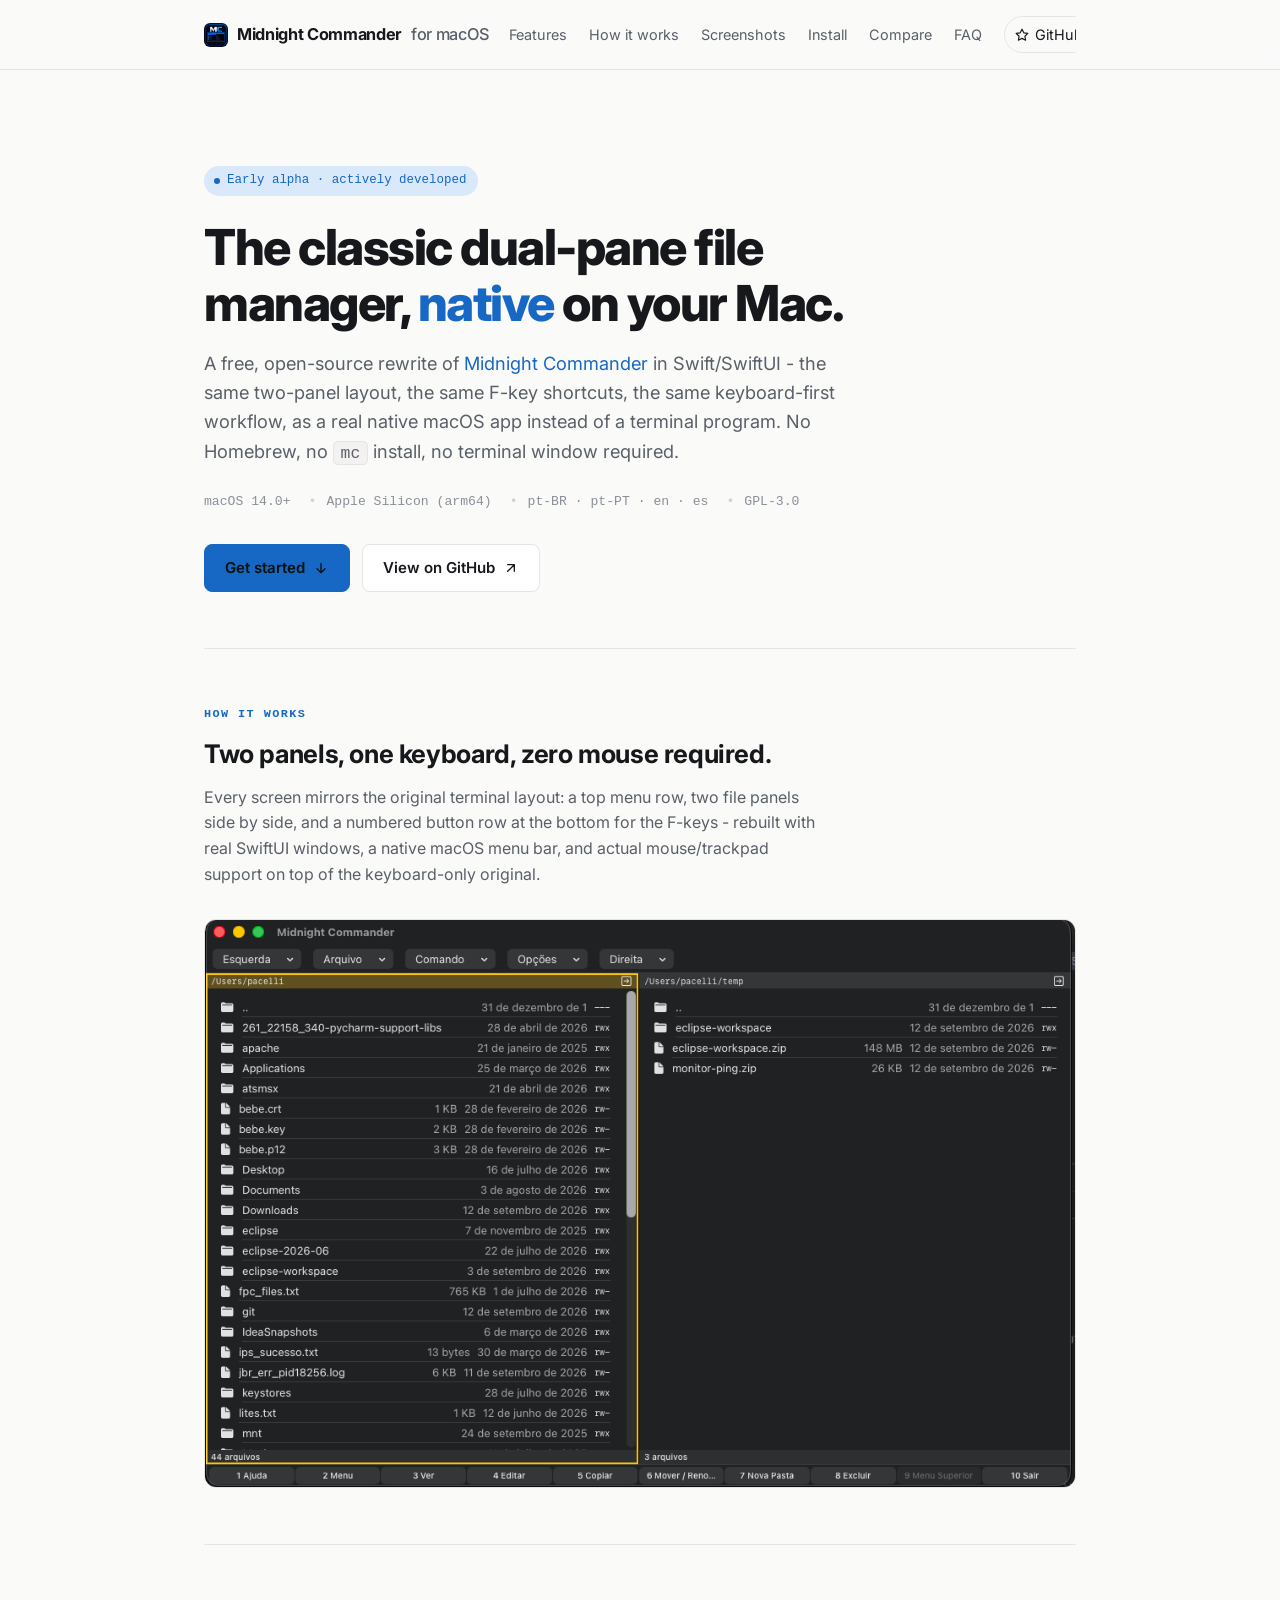
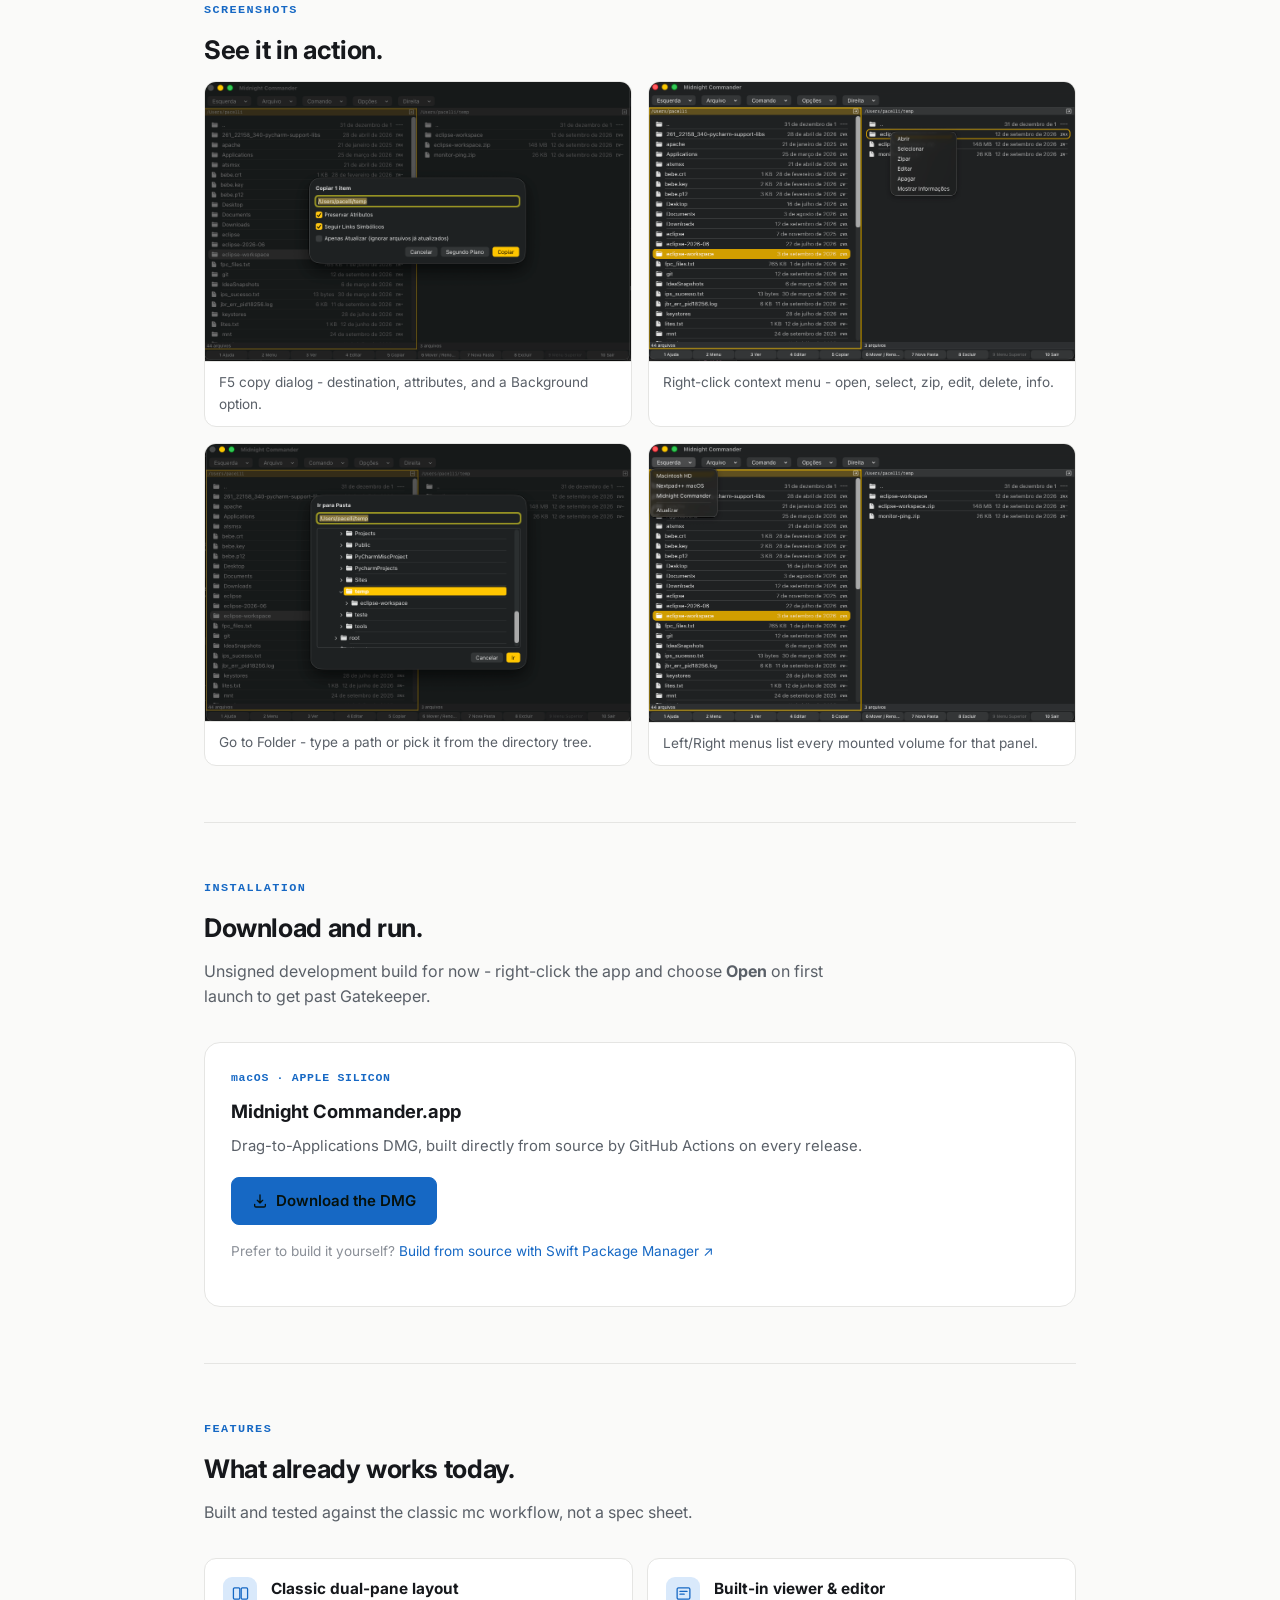
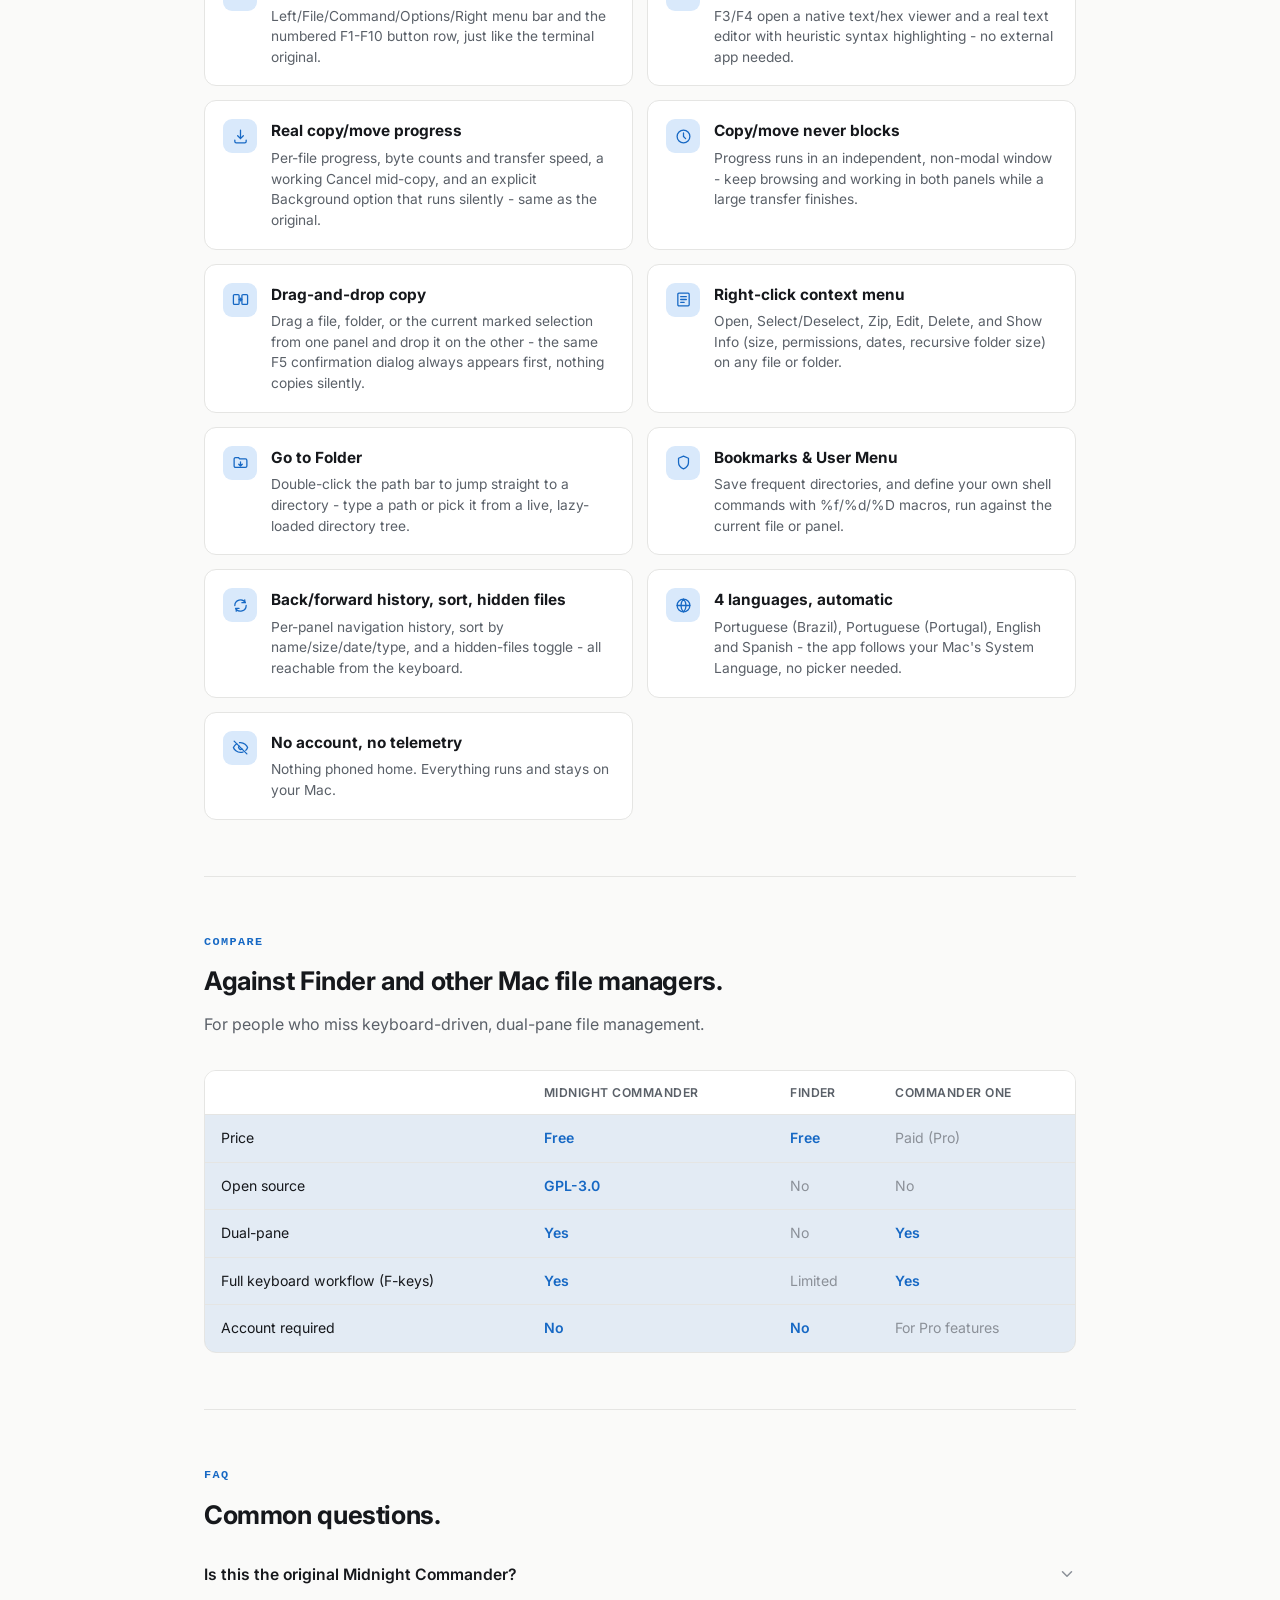
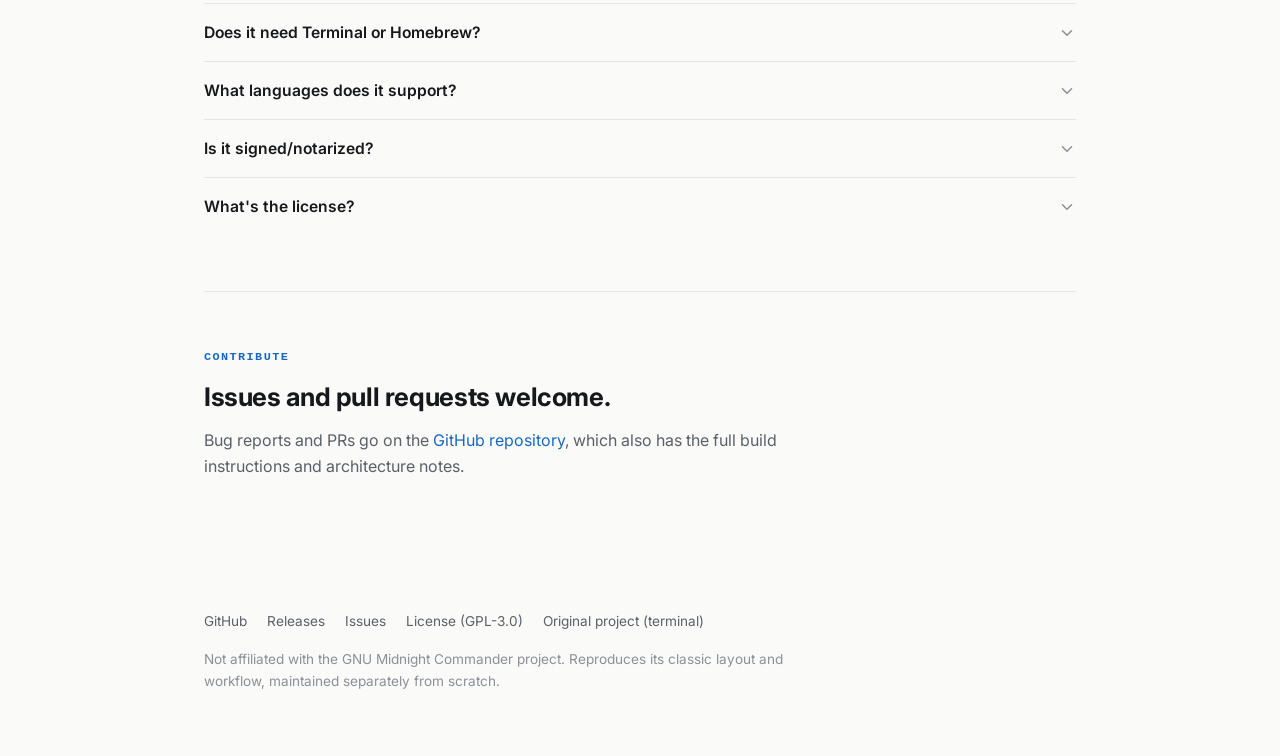
==== commit 01e6c8a2: "docs: add real app screenshots to README and landing page Replaces the hand-drawn ASCII mock in the " ====
--- a/docs/index.html
+++ b/docs/index.html
@@ -108,6 +108,7 @@
     <nav>
       <a href="#features">Features</a>
       <a href="#how-it-works">How it works</a>
+      <a href="#screenshots">Screenshots</a>
       <a href="#install">Install</a>
       <a href="#compare">Compare</a>
       <a href="#faq">FAQ</a>
@@ -159,17 +160,31 @@
       real SwiftUI windows, a native macOS menu bar, and actual mouse/trackpad support on
       top of the keyboard-only original.
     </p>
-    <div class="diagram">
-      <div class="diagram-bar"><span></span><span></span><span></span></div>
-      <pre> Left  File  Command  Options  Right
-
- <span class="hl">/Users/pacelli/projects</span>        <span class="hl">/Users/pacelli/tmp</span>
- ..                             ..
- mc-gui                         backup.zip
- opendisplay-android            notes.txt
- opendisplay
-
- <span class="dim">F1</span>Help <span class="dim">F2</span>Menu <span class="dim">F3</span>View <span class="dim">F4</span>Edit <span class="dim">F5</span>Copy <span class="dim">F6</span>Move <span class="dim">F7</span>Mkdir <span class="dim">F8</span>Delete <span class="dim">F10</span>Quit</pre>
+    <div class="diagram screenshot">
+      <img src="screenshots/dual-pane.png" alt="Midnight Commander GUI window showing two file panels side by side, the classic Left/File/Command/Options/Right menu row, and the numbered F1-F10 button row at the bottom" loading="lazy">
+    </div>
+  </section>
+
+  <section id="screenshots">
+    <p class="eyebrow">Screenshots</p>
+    <h2>See it in action.</h2>
+    <div class="gallery">
+      <figure>
+        <img src="screenshots/copy-dialog.png" alt="Copy dialog showing the destination path, preserve attributes, follow symlinks and update-only options" loading="lazy">
+        <figcaption>F5 copy dialog - destination, attributes, and a Background option.</figcaption>
+      </figure>
+      <figure>
+        <img src="screenshots/context-menu.png" alt="Right-click context menu with Abrir, Selecionar, Zipar, Editar, Apagar and Mostrar Informações options" loading="lazy">
+        <figcaption>Right-click context menu - open, select, zip, edit, delete, info.</figcaption>
+      </figure>
+      <figure>
+        <img src="screenshots/go-to-folder.png" alt="Go to Folder dialog with a path field and a live directory tree" loading="lazy">
+        <figcaption>Go to Folder - type a path or pick it from the directory tree.</figcaption>
+      </figure>
+      <figure>
+        <img src="screenshots/volumes-menu.png" alt="Left menu open, listing mounted volumes and a Rescan option" loading="lazy">
+        <figcaption>Left/Right menus list every mounted volume for that panel.</figcaption>
+      </figure>
     </div>
   </section>
 
--- a/docs/styles.css
+++ b/docs/styles.css
@@ -169,6 +169,19 @@
 .diagram pre { margin: 0; padding: 18px 20px; white-space: pre; overflow-x: auto; }
 .diagram .hl { color: var(--accent); }
 .diagram .dim { color: var(--text-faint); }
+.diagram.screenshot { overflow: hidden; }
+.diagram.screenshot img { display: block; width: 100%; }
+
+/* ---------- Screenshots gallery ---------- */
+
+.gallery { display: grid; grid-template-columns: repeat(2, 1fr); gap: 16px; }
+@media (max-width: 640px) { .gallery { grid-template-columns: 1fr; } }
+.gallery figure {
+  margin: 0; background: var(--bg-elev); border: 1px solid var(--border); border-radius: var(--radius-md);
+  overflow: hidden;
+}
+.gallery img { display: block; width: 100%; }
+.gallery figcaption { padding: 10px 14px; font-size: 0.85rem; color: var(--text-dim); border-top: 1px solid var(--border); }
 
 /* ---------- Install steps ---------- */
 
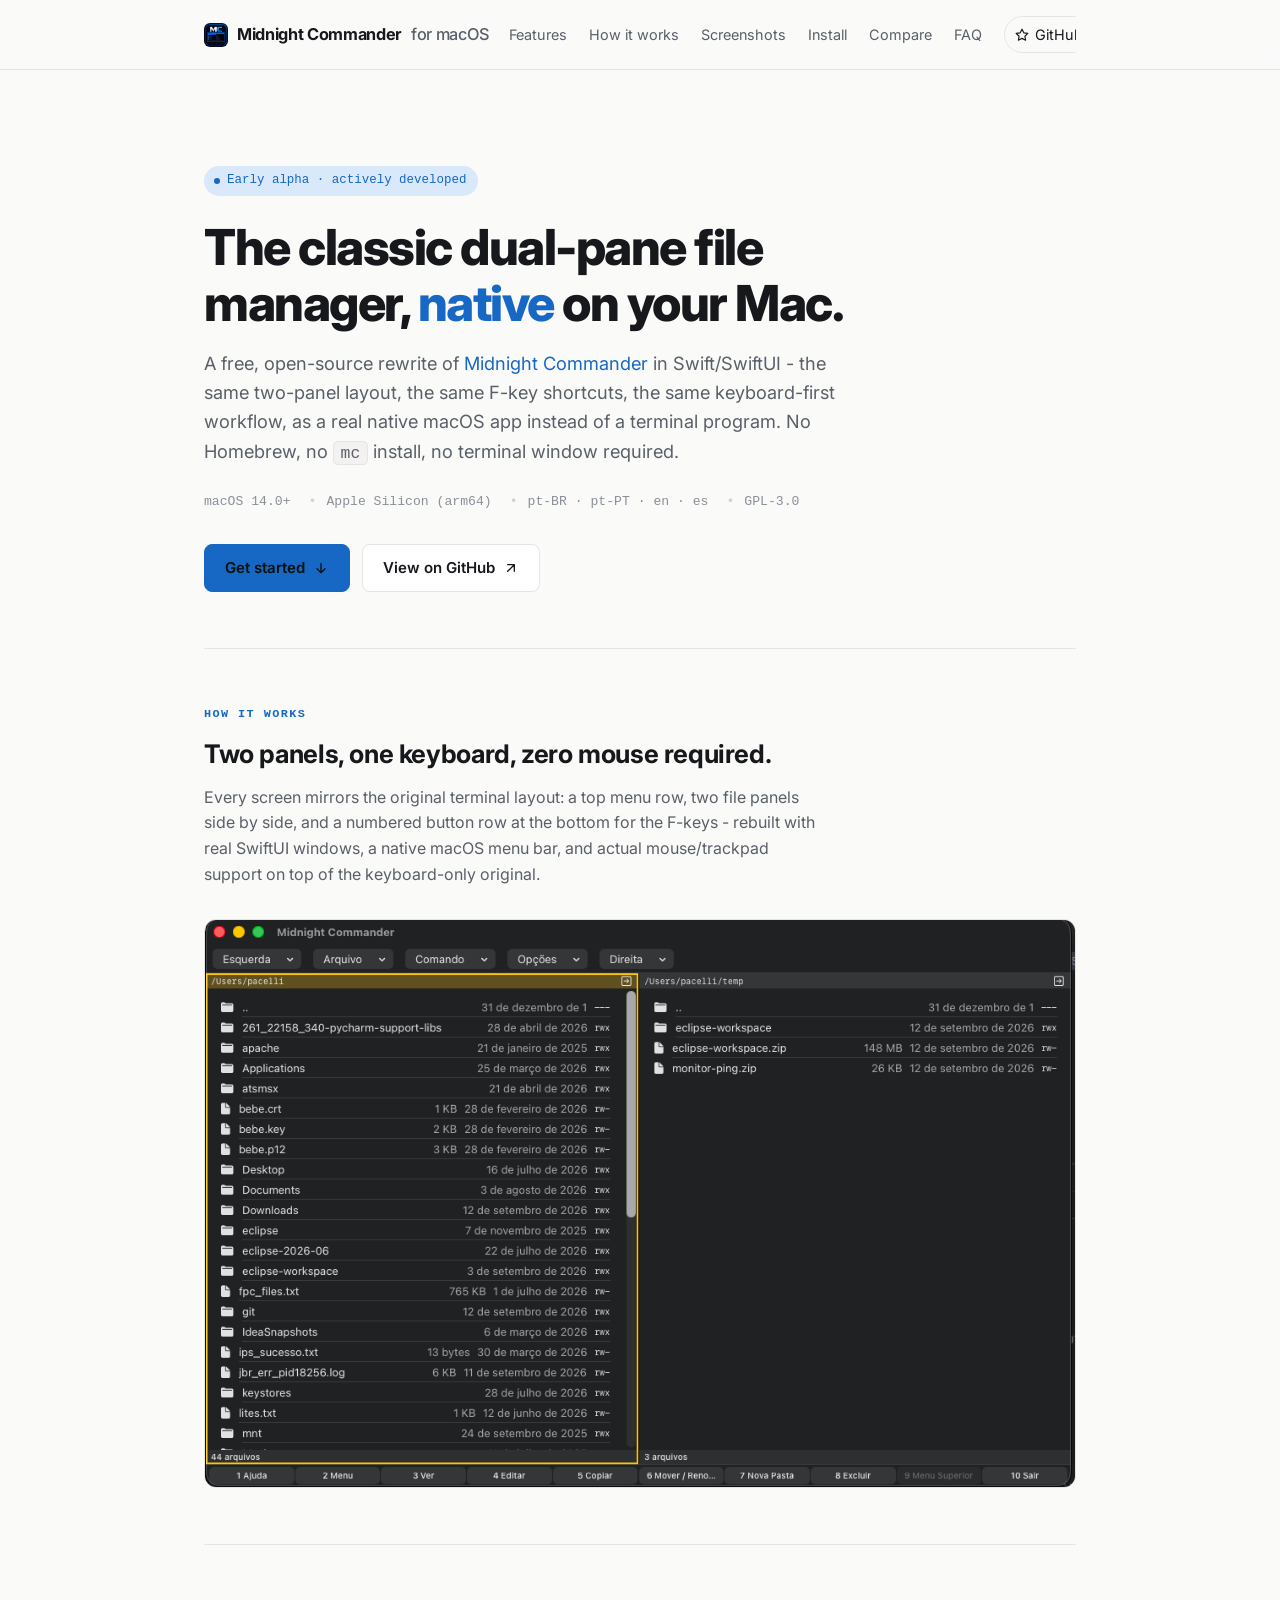
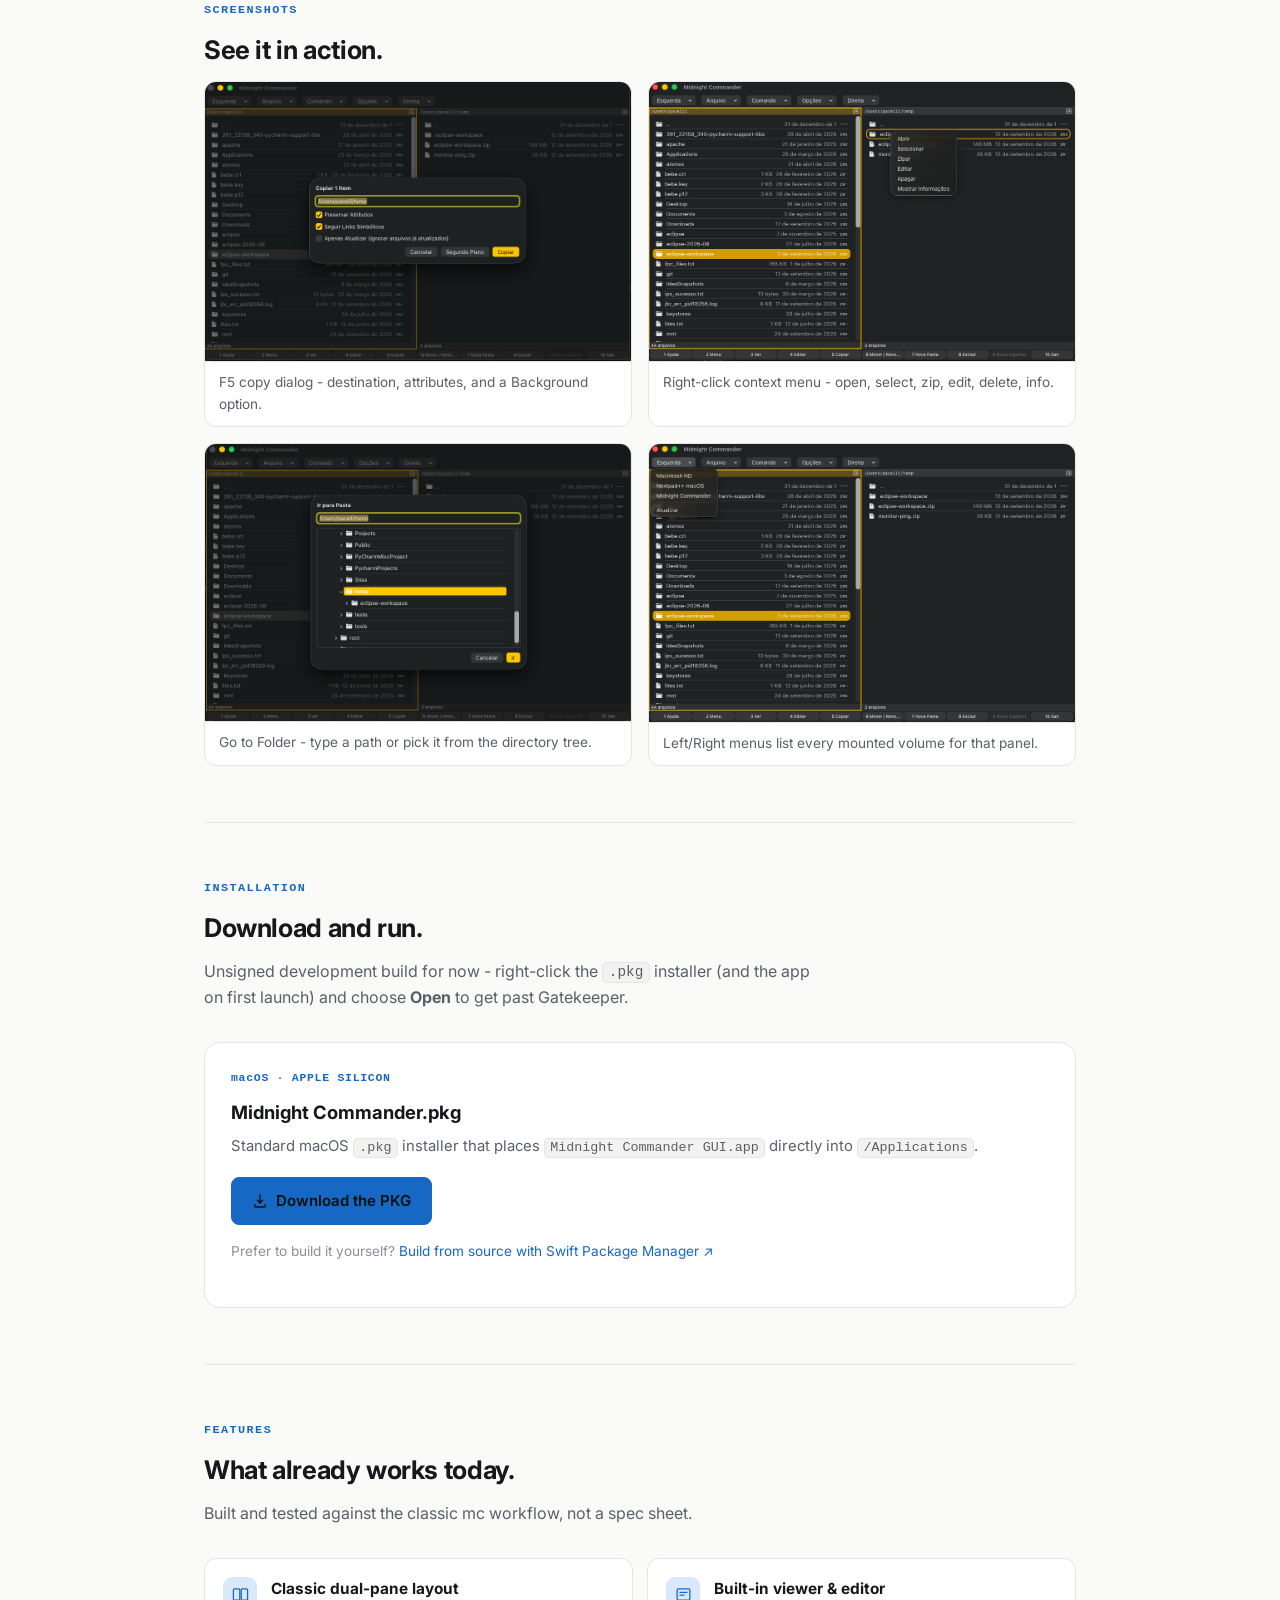
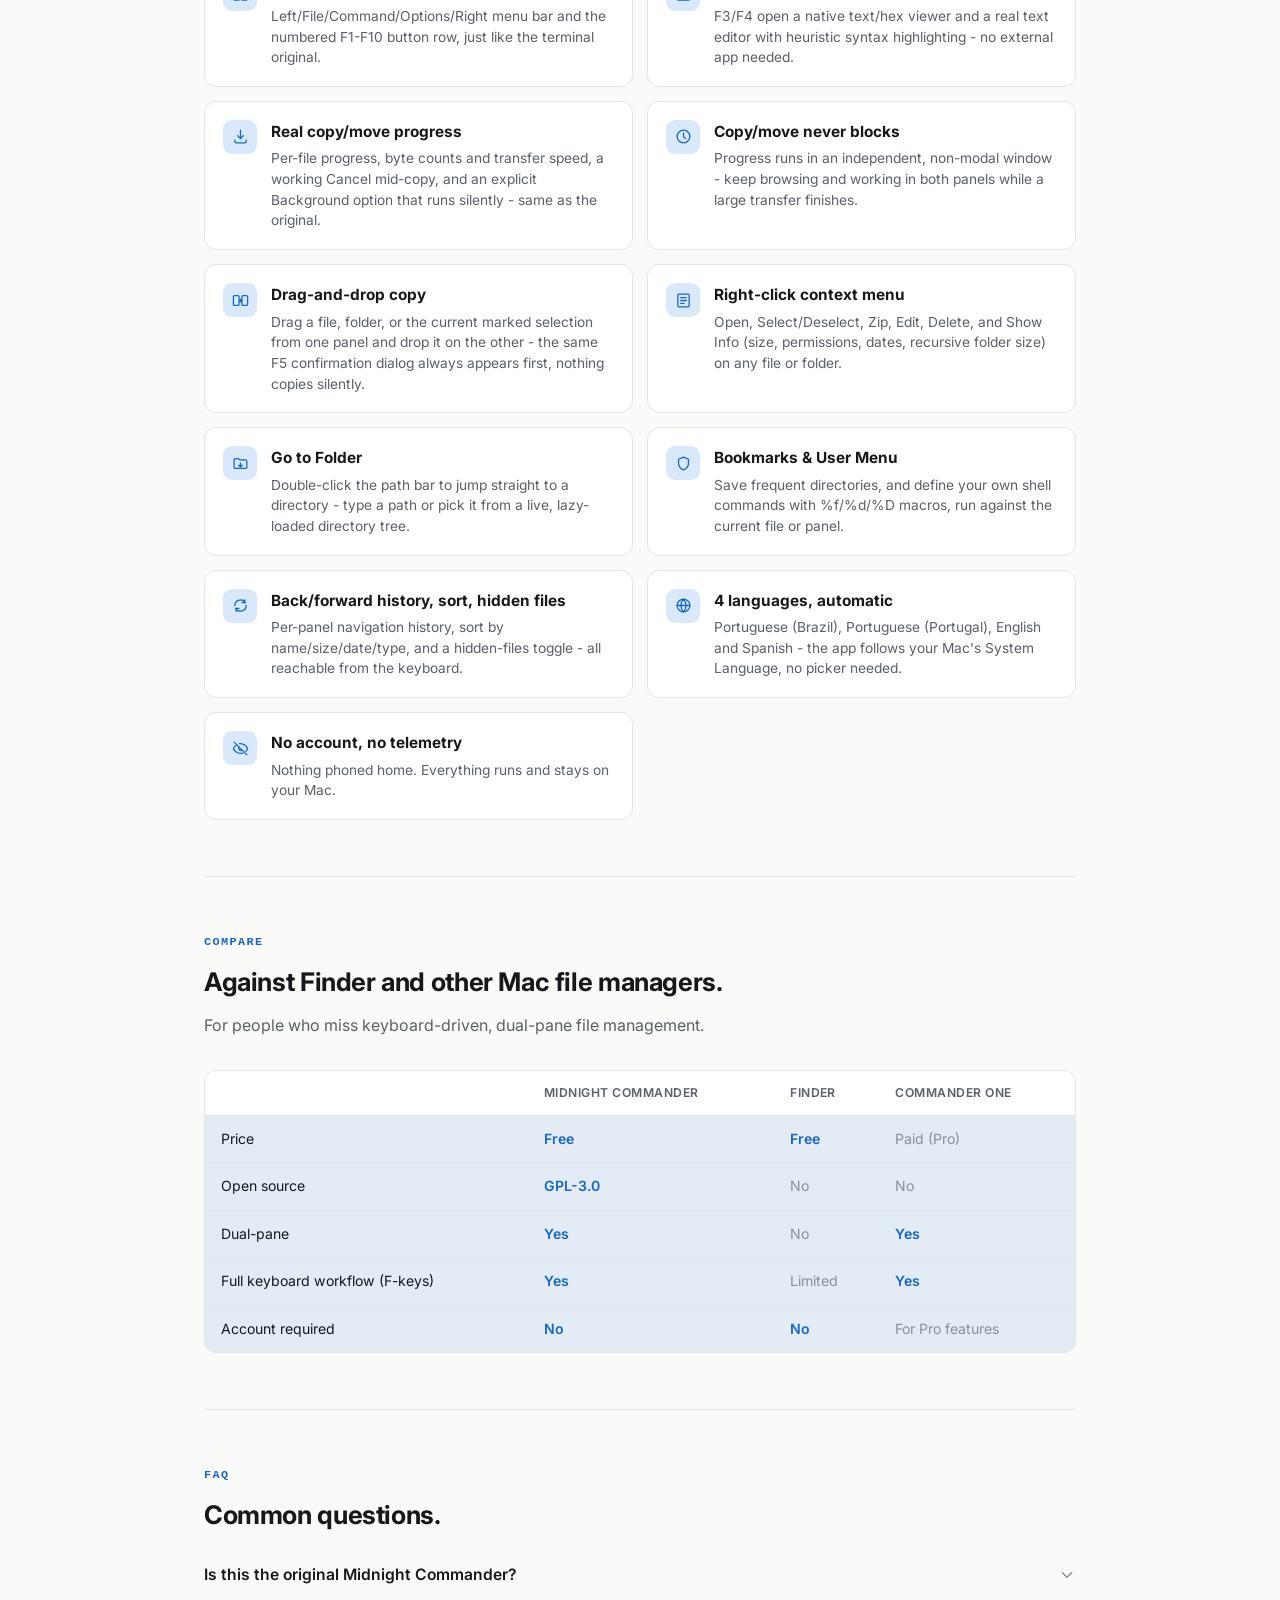
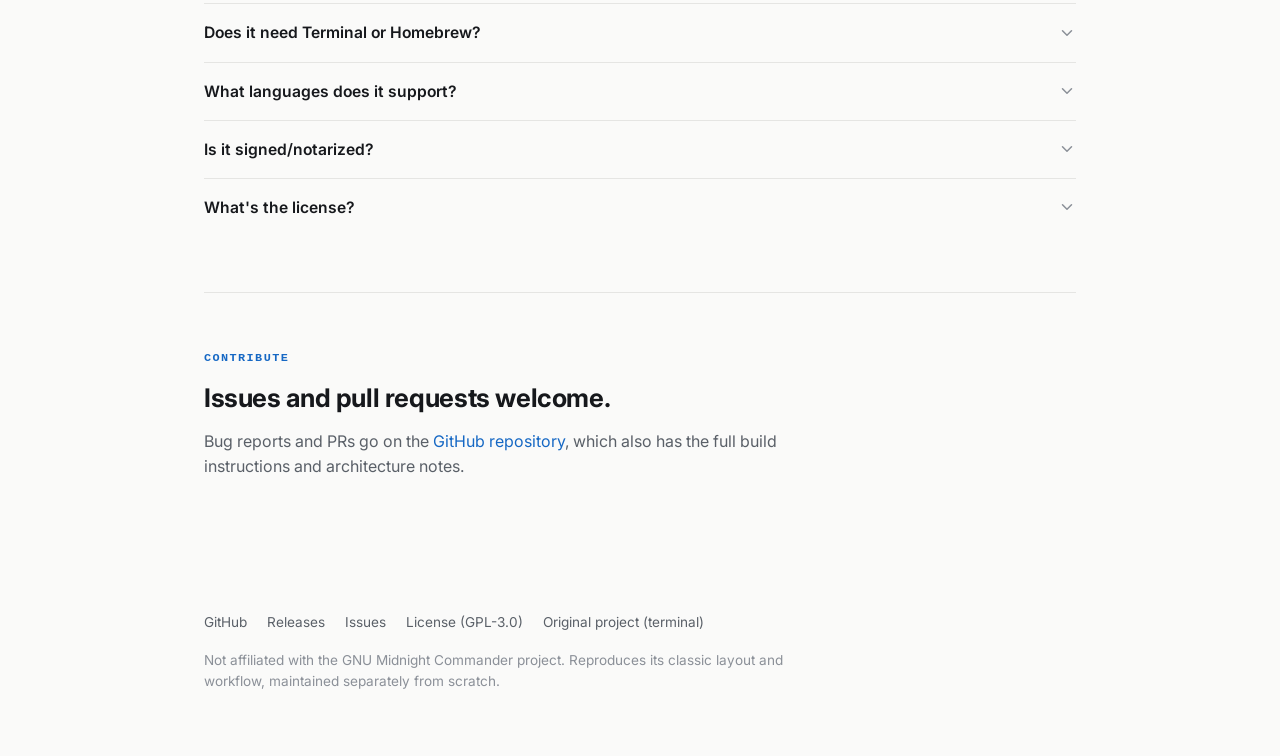
==== commit 25cb9eca: "build(packaging): replace DMG installer with macOS PKG" ====
--- a/docs/index.html
+++ b/docs/index.html
@@ -191,17 +191,17 @@
   <section id="install">
     <p class="eyebrow">Installation</p>
     <h2>Download and run.</h2>
-    <p class="section-sub">Unsigned development build for now - right-click the app and choose <strong>Open</strong> on first launch to get past Gatekeeper.</p>
+    <p class="section-sub">Unsigned development build for now - right-click the <code>.pkg</code> installer (and the app on first launch) and choose <strong>Open</strong> to get past Gatekeeper.</p>
     <div class="steps">
       <div class="step">
         <span class="tag">macOS · APPLE SILICON</span>
-        <h3>Midnight Commander.app</h3>
-        <p>Drag-to-Applications DMG, built directly from source by GitHub Actions on every release.</p>
+        <h3>Midnight Commander.pkg</h3>
+        <p>Standard macOS <code>.pkg</code> installer that places <code>Midnight Commander GUI.app</code> directly into <code>/Applications</code>.</p>
         <a class="btn primary" href="https://github.com/josepacelli/mc-gui/releases/latest">
           <svg viewBox="0 0 24 24" fill="none" stroke="currentColor" stroke-width="2" stroke-linecap="round" stroke-linejoin="round" aria-hidden="true"><path d="M12 3v12m0 0l-4-4m4 4l4-4M4 17v2a2 2 0 002 2h12a2 2 0 002-2v-2"></path></svg>
-          Download the DMG
+          Download the PKG
         </a>
-        <p class="step-note">Prefer to build it yourself? <a href="https://github.com/josepacelli/mc-gui#build">Build from source with Swift Package Manager ↗</a></p>
+        <p class="step-note">Prefer to build it yourself? <a href="https://github.com/josepacelli/mc-gui#build-from-source">Build from source with Swift Package Manager ↗</a></p>
       </div>
     </div>
   </section>
